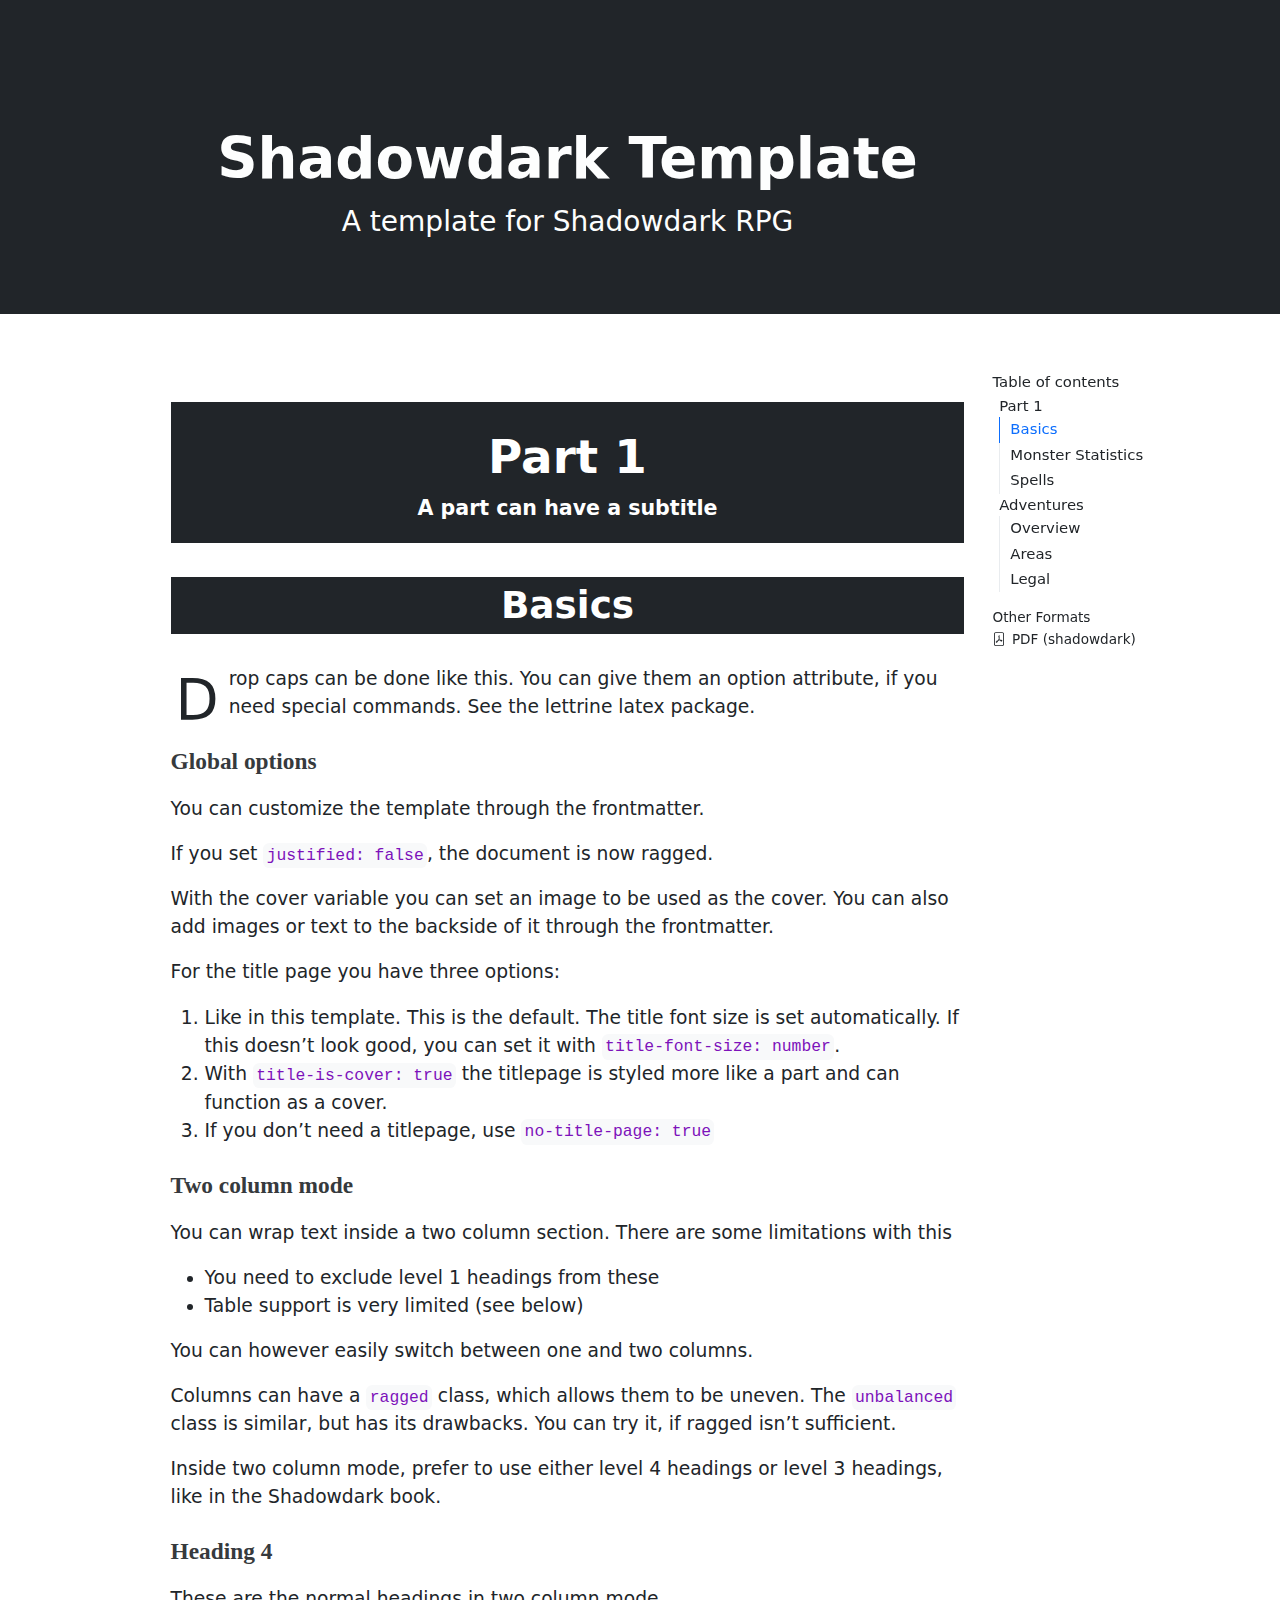
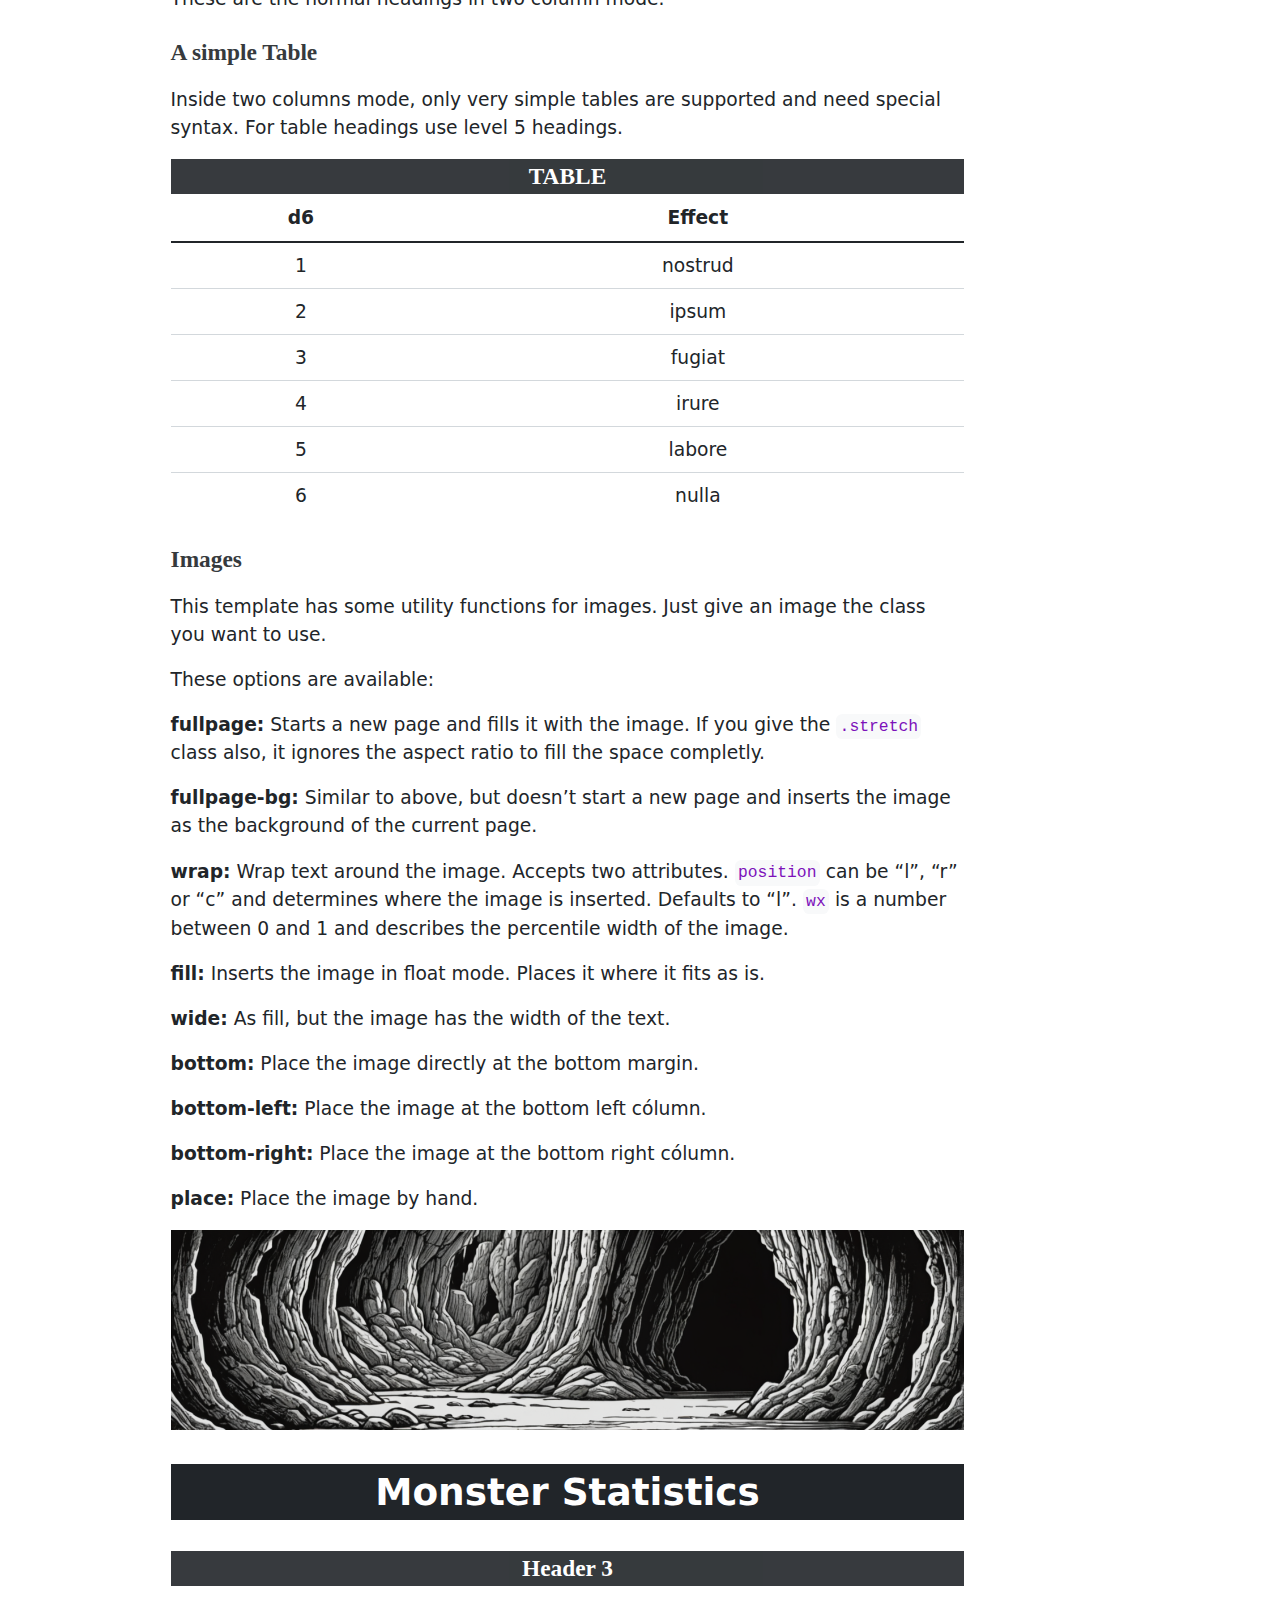
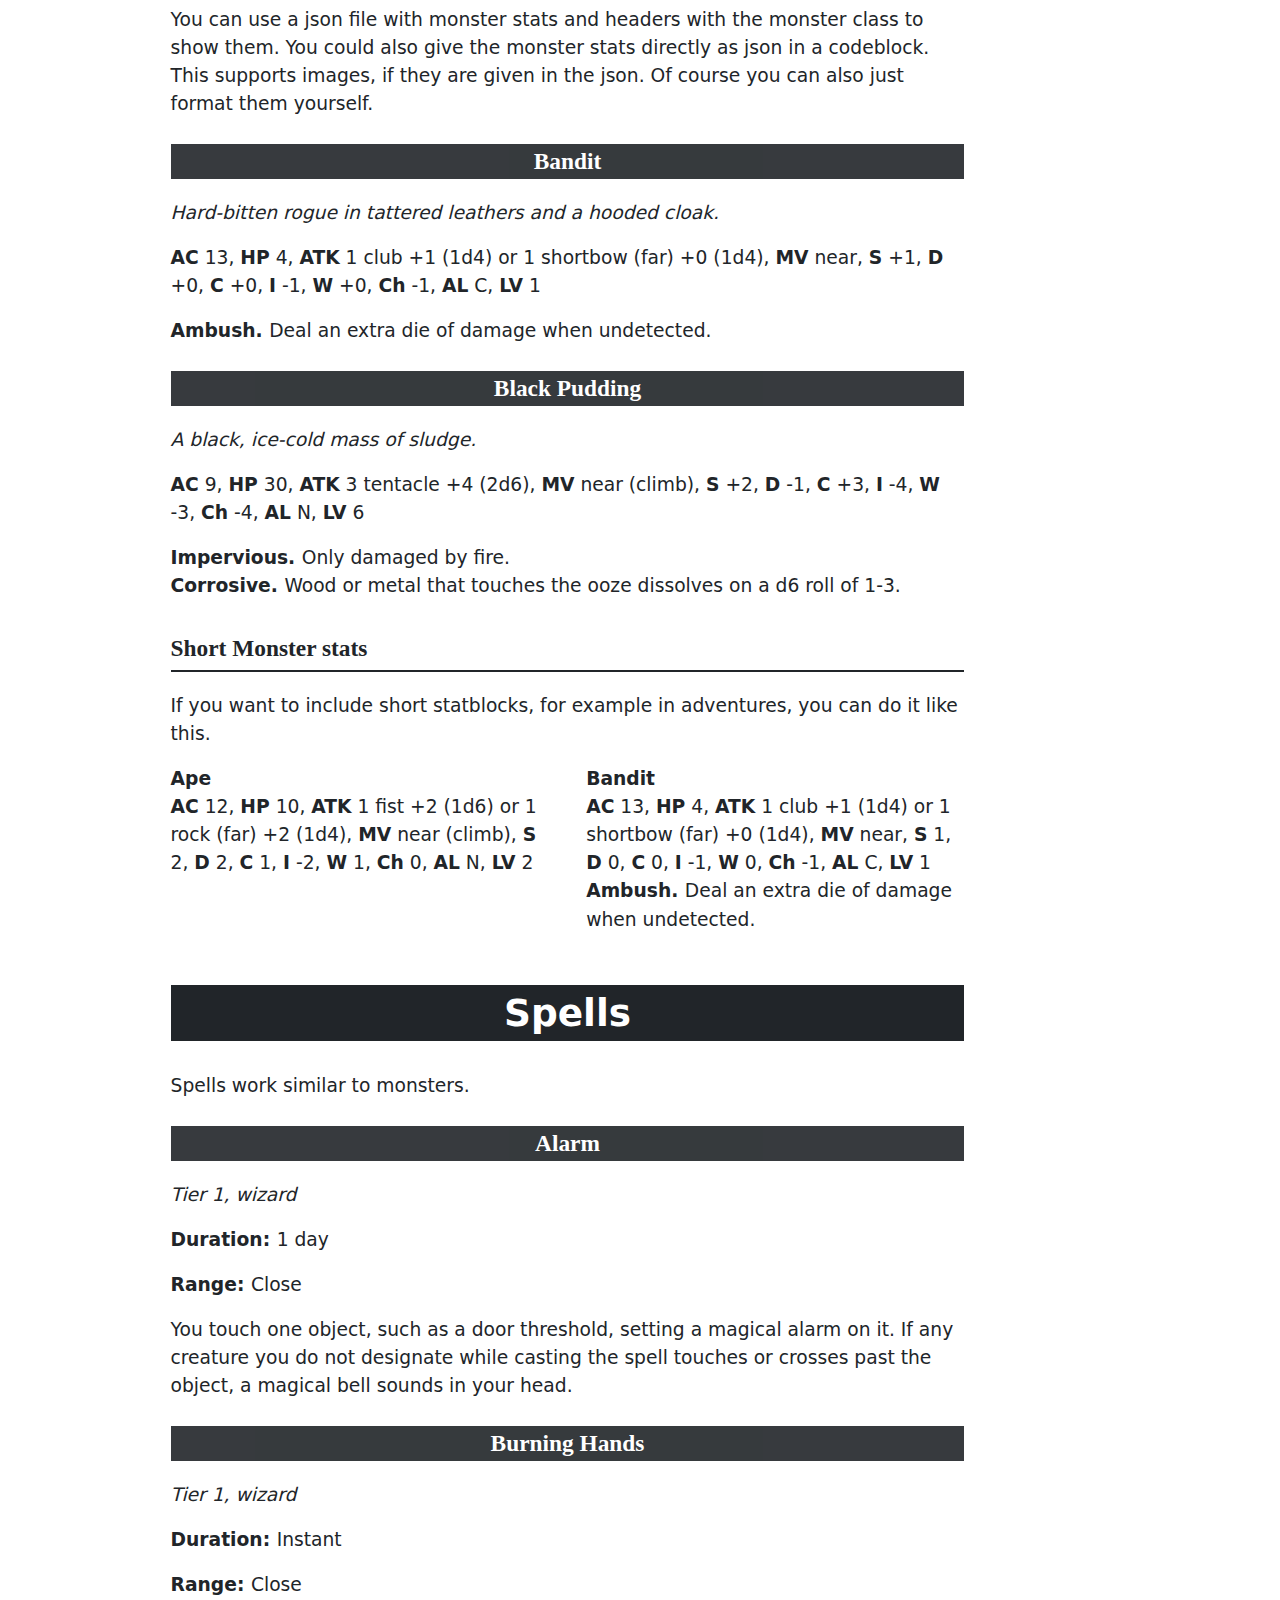
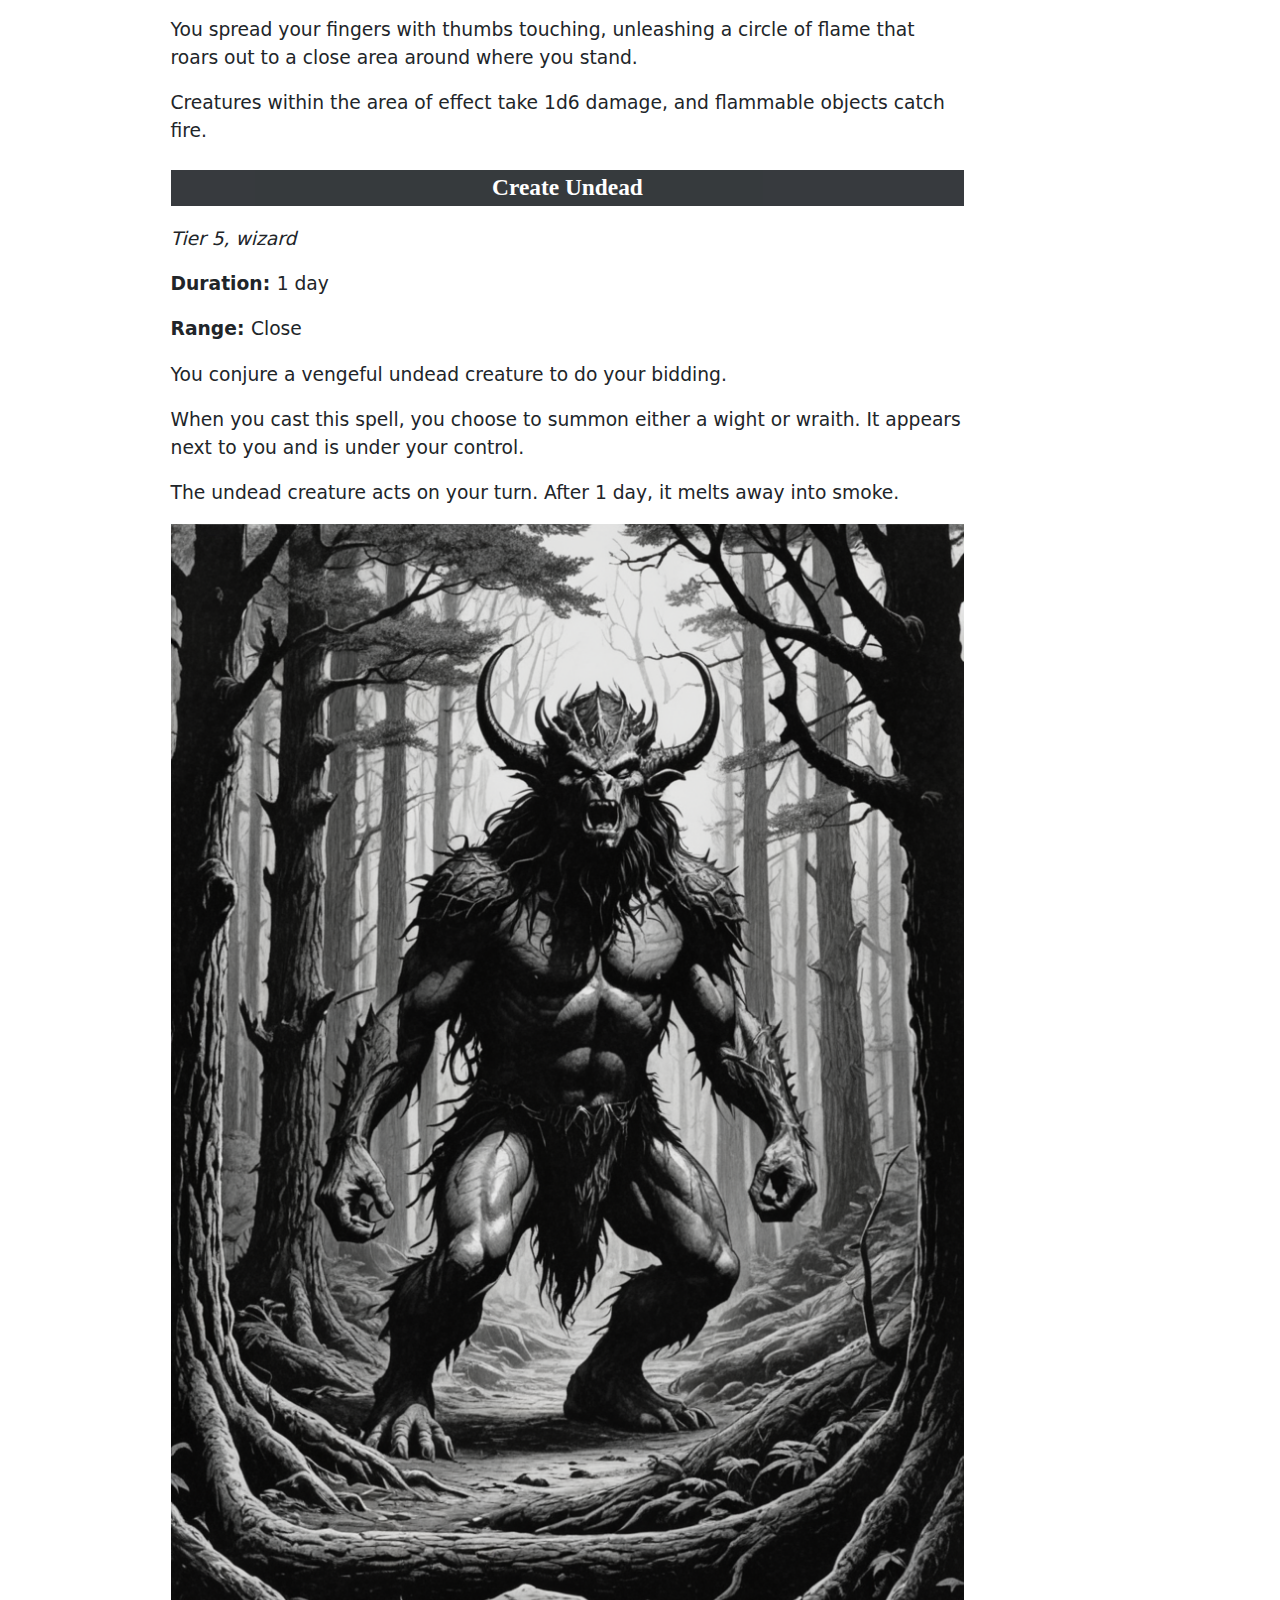
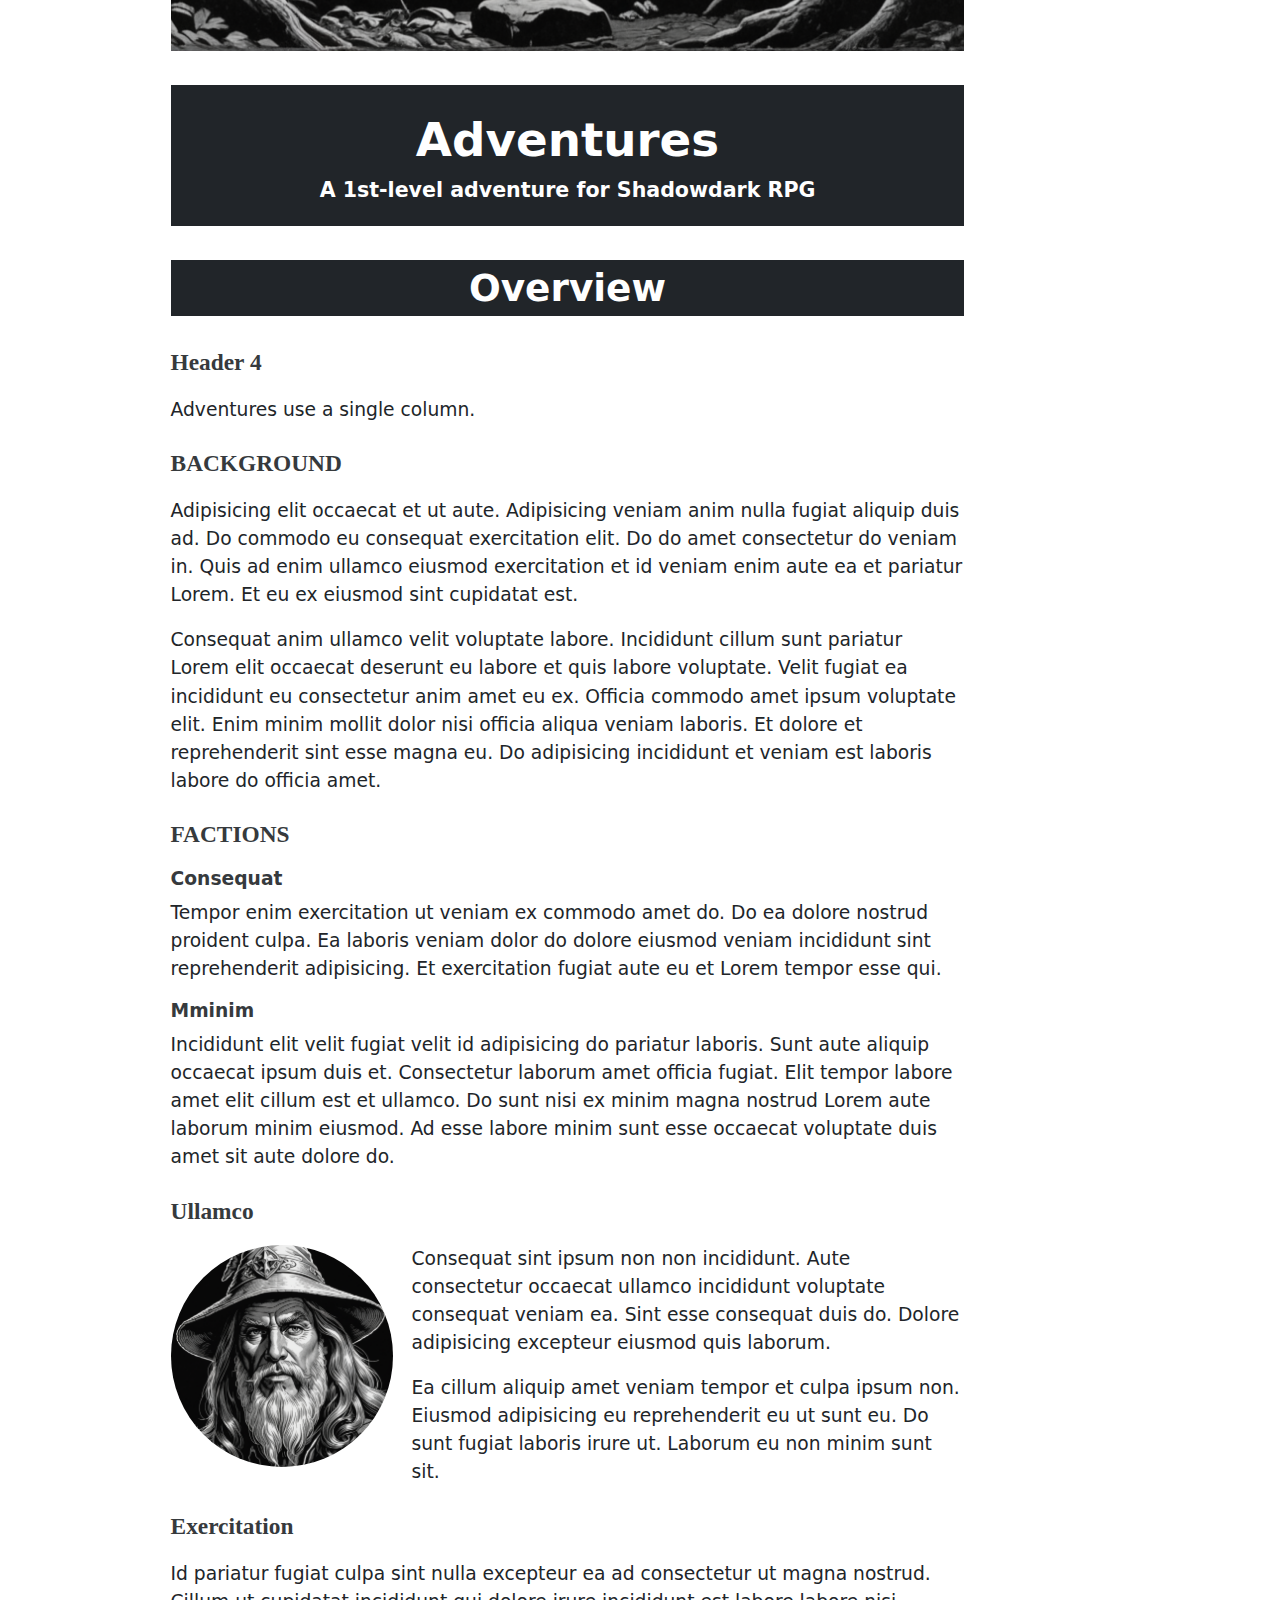
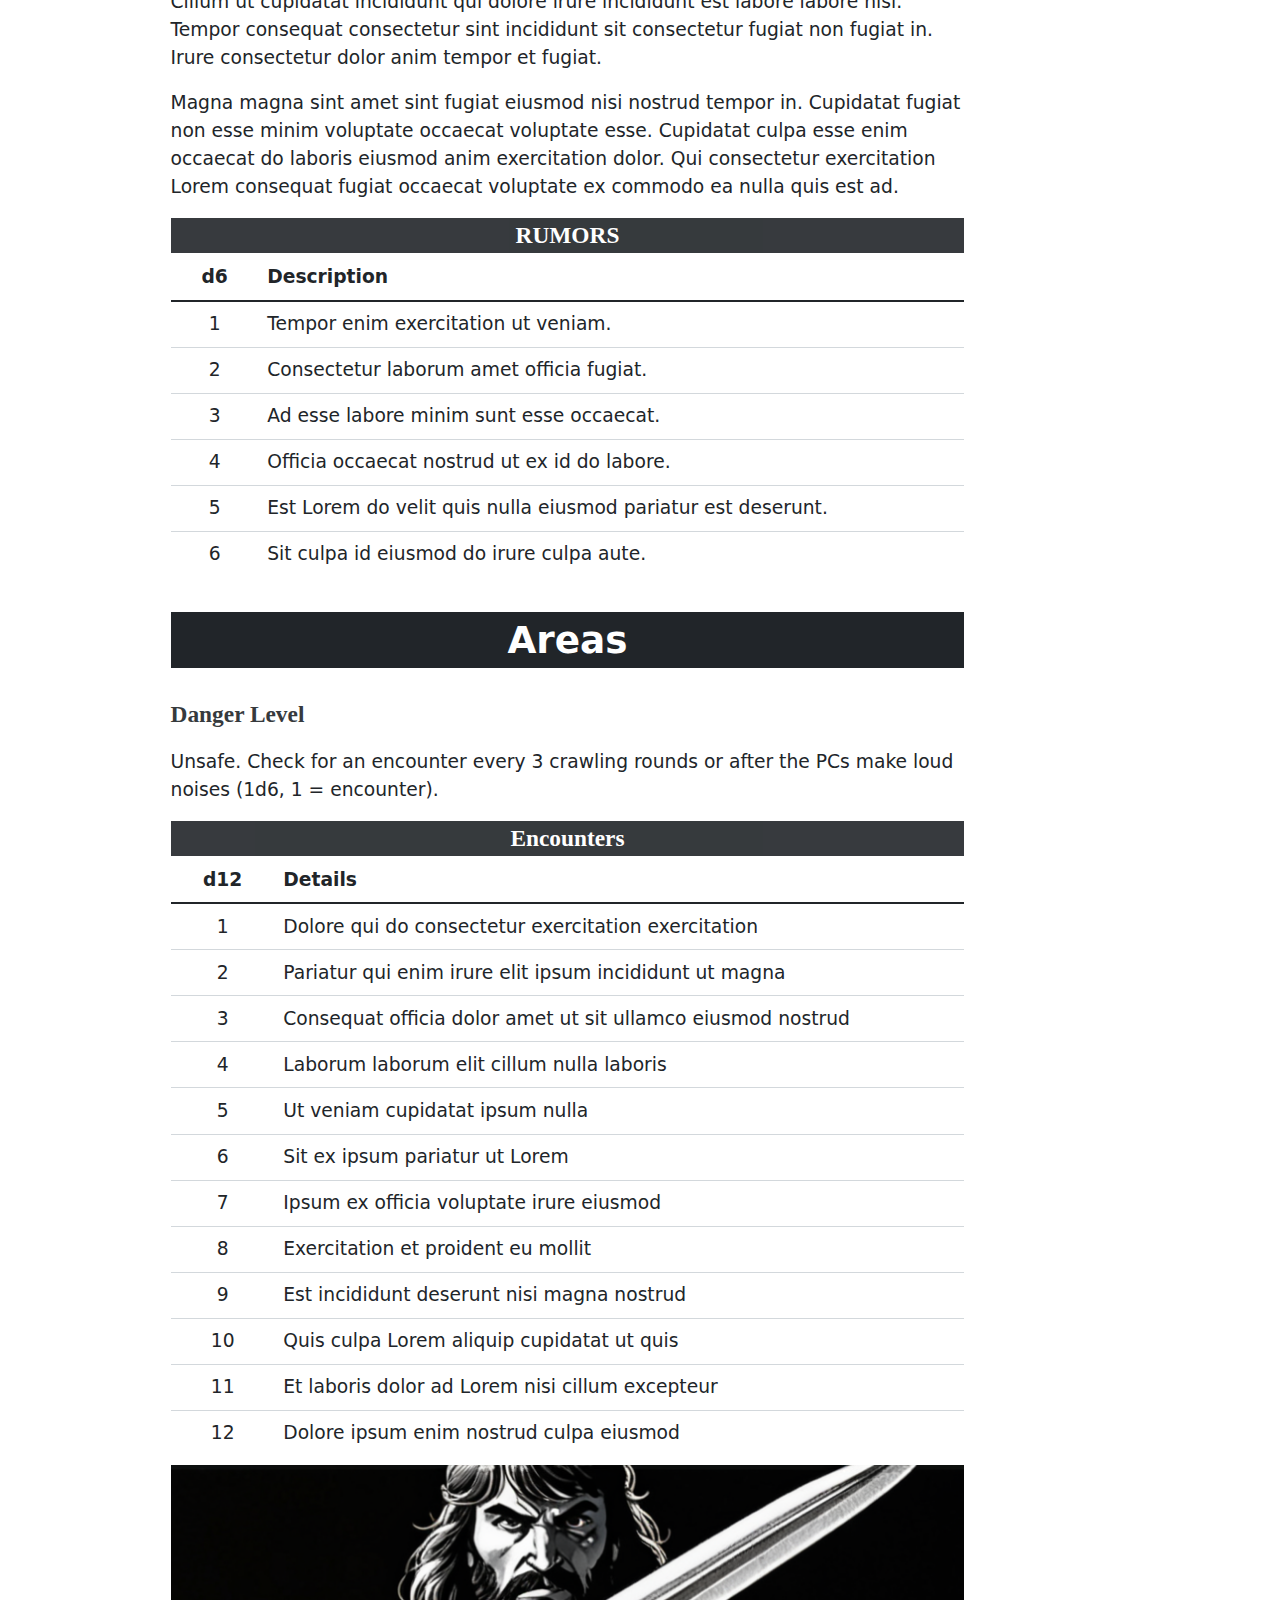
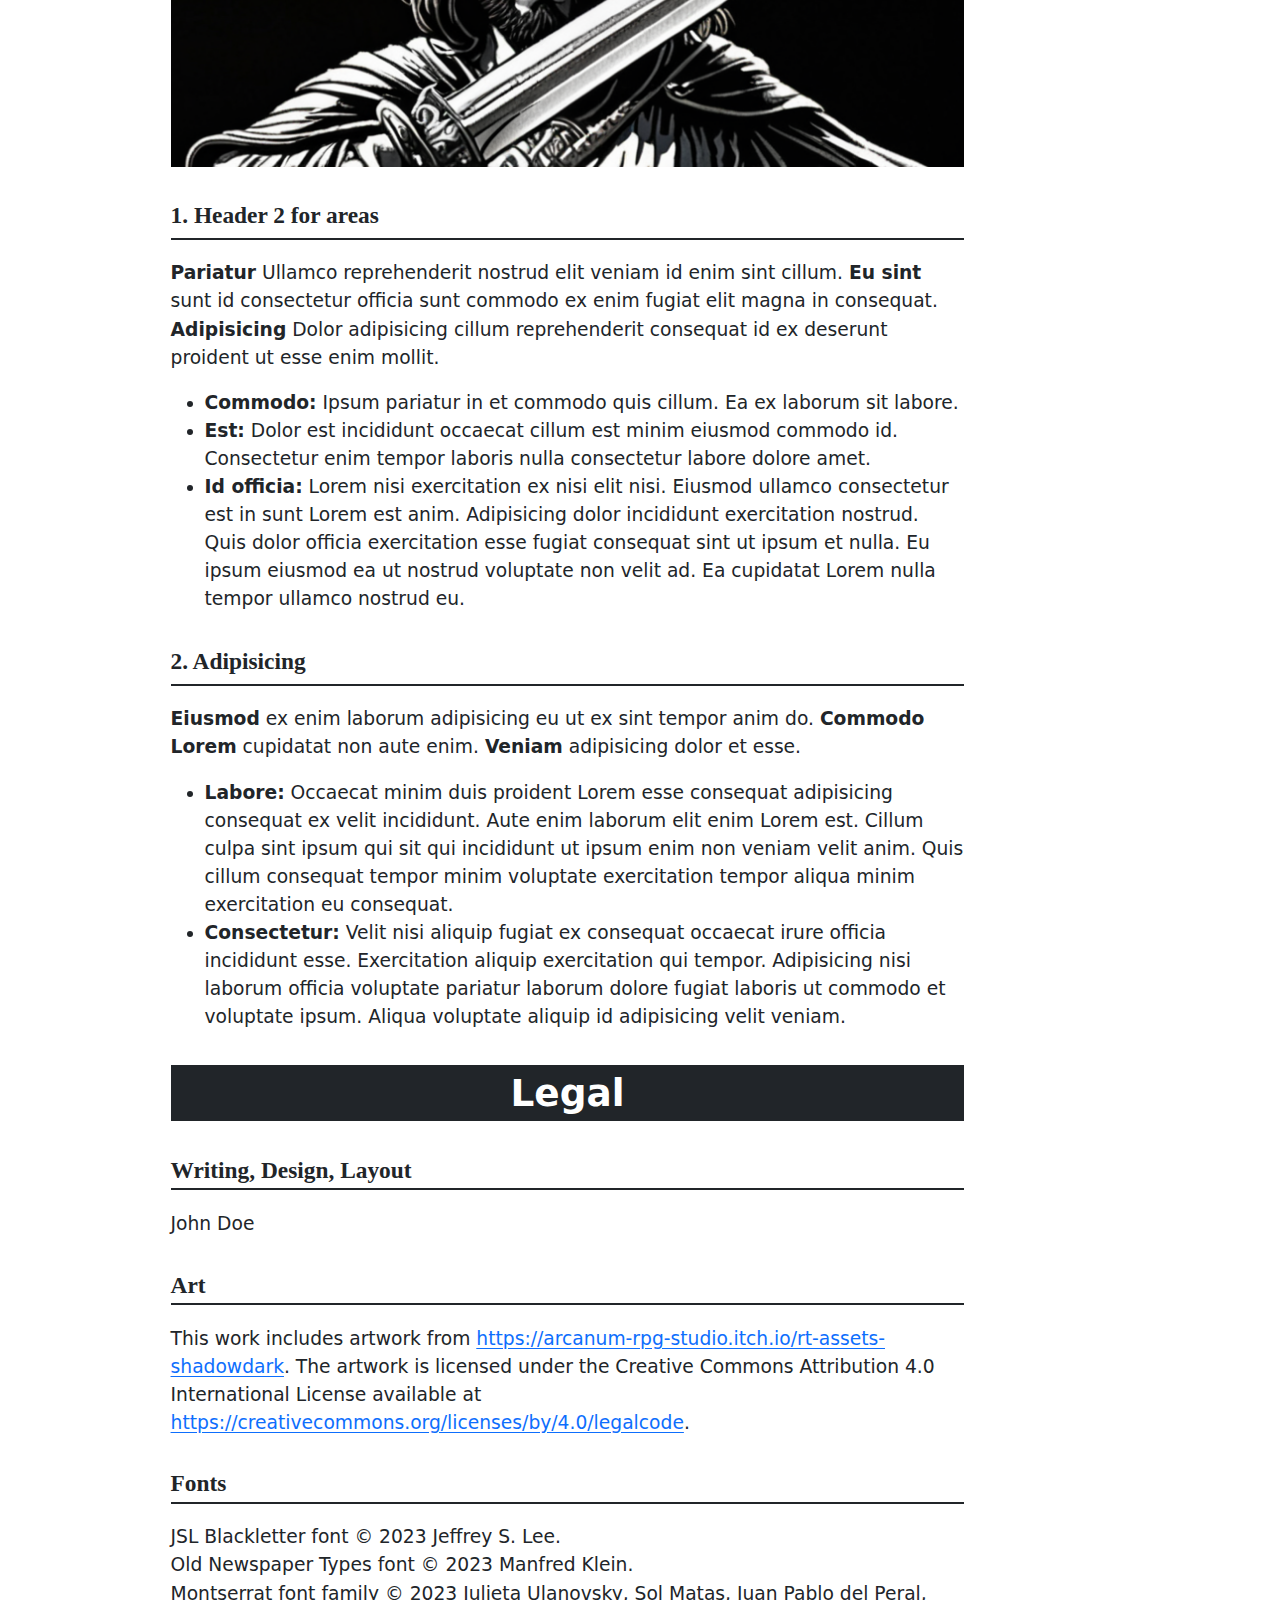
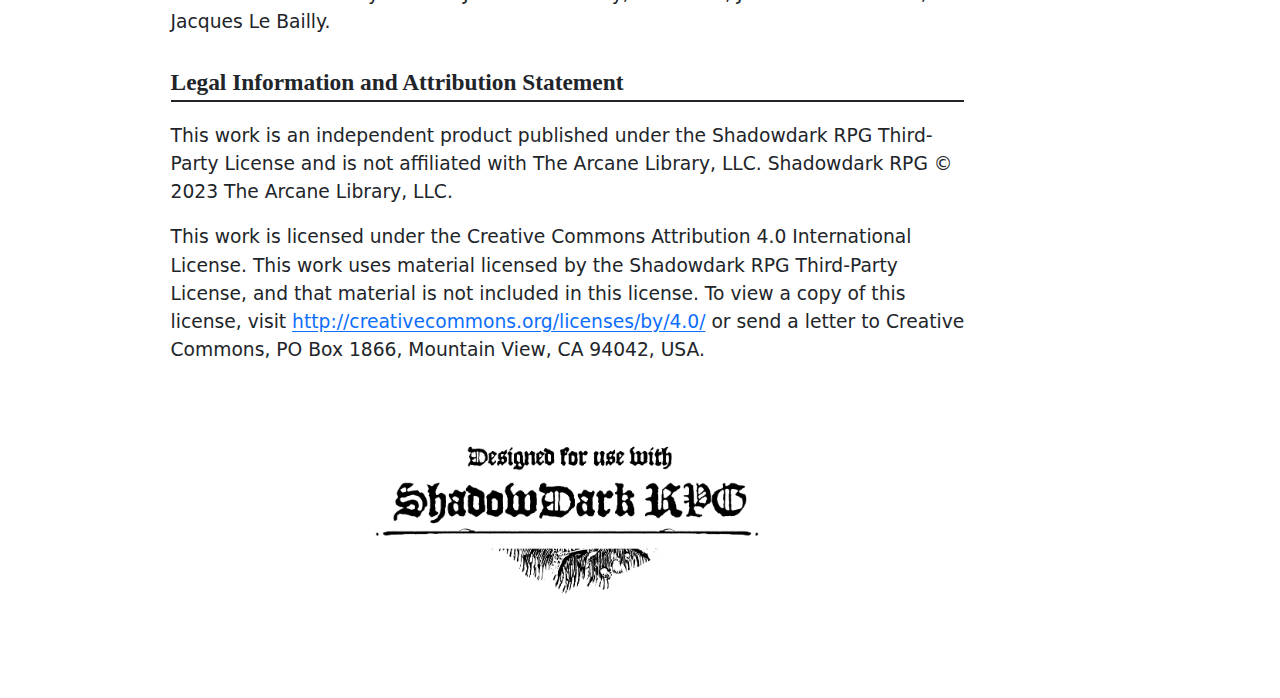
==== template.html @ 7d0e52b4 "Built site for gh-pages" ====
<!DOCTYPE html>
<html xmlns="http://www.w3.org/1999/xhtml" lang="en" xml:lang="en"><head>

<meta charset="utf-8">
<meta name="generator" content="quarto-1.5.57">

<meta name="viewport" content="width=device-width, initial-scale=1.0, user-scalable=yes">

<meta name="author" content="John Doe">

<title>Shadowdark Template</title>
<style>
code{white-space: pre-wrap;}
span.smallcaps{font-variant: small-caps;}
div.columns{display: flex; gap: min(4vw, 1.5em);}
div.column{flex: auto; overflow-x: auto;}
div.hanging-indent{margin-left: 1.5em; text-indent: -1.5em;}
ul.task-list{list-style: none;}
ul.task-list li input[type="checkbox"] {
  width: 0.8em;
  margin: 0 0.8em 0.2em -1em; /* quarto-specific, see https://github.com/quarto-dev/quarto-cli/issues/4556 */ 
  vertical-align: middle;
}
</style>


<script src="template_files/libs/clipboard/clipboard.min.js"></script>
<script src="template_files/libs/quarto-html/quarto.js"></script>
<script src="template_files/libs/quarto-html/popper.min.js"></script>
<script src="template_files/libs/quarto-html/tippy.umd.min.js"></script>
<link href="template_files/libs/quarto-html/tippy.css" rel="stylesheet">
<link href="template_files/libs/quarto-html/quarto-syntax-highlighting.css" rel="stylesheet" id="quarto-text-highlighting-styles">
<script src="template_files/libs/bootstrap/bootstrap.min.js"></script>
<link href="template_files/libs/bootstrap/bootstrap-icons.css" rel="stylesheet">
<link href="template_files/libs/bootstrap/bootstrap.min.css" rel="stylesheet" id="quarto-bootstrap" data-mode="light">
<link href="template_files/libs/quarto-contrib/shadowdark_fonts_hosted-0.0/fonts-import.css" rel="stylesheet">
<style>

      .quarto-title-block .quarto-title-banner {
        background: #212529;
      }
</style>


</head>

<body>

<header id="title-block-header" class="quarto-title-block default page-columns page-full">
  <div class="quarto-title-banner page-columns page-full">
    <div class="quarto-title column-body">
      <h1 class="title">Shadowdark Template</h1>
            <p class="subtitle lead">A template for Shadowdark RPG</p>
                      </div>
  </div>
    
  
  <div class="quarto-title-meta">

      <div>
      <div class="quarto-title-meta-heading">Author</div>
      <div class="quarto-title-meta-contents">
               <p>John Doe </p>
            </div>
    </div>
      
    
      
    </div>
    
  
  </header><div id="quarto-content" class="page-columns page-rows-contents page-layout-article">
<div id="quarto-margin-sidebar" class="sidebar margin-sidebar">
  <nav id="TOC" role="doc-toc" class="toc-active">
    <h2 id="toc-title">Table of contents</h2>
   
  <ul>
  <li>Part 1</li>
  <li><a href="#basics" id="toc-basics" class="nav-link active" data-scroll-target="#basics">Basics</a></li>
  <li><a href="#monster-statistics" id="toc-monster-statistics" class="nav-link" data-scroll-target="#monster-statistics">Monster Statistics</a>
  <ul class="collapse">
  <li><a href="#header-3" id="toc-header-3" class="nav-link" data-scroll-target="#header-3">Header 3</a></li>
  <li><a href="#bandit" id="toc-bandit" class="nav-link" data-scroll-target="#bandit">Bandit</a></li>
  <li><a href="#black-pudding" id="toc-black-pudding" class="nav-link" data-scroll-target="#black-pudding">Black Pudding</a></li>
  <li><a href="#short-monster-stats" id="toc-short-monster-stats" class="nav-link" data-scroll-target="#short-monster-stats">Short Monster stats</a></li>
  </ul></li>
  <li><a href="#spells" id="toc-spells" class="nav-link" data-scroll-target="#spells">Spells</a>
  <ul class="collapse">
  <li><a href="#alarm" id="toc-alarm" class="nav-link" data-scroll-target="#alarm">Alarm</a></li>
  <li><a href="#burning-hands" id="toc-burning-hands" class="nav-link" data-scroll-target="#burning-hands">Burning Hands</a></li>
  <li><a href="#create-undead" id="toc-create-undead" class="nav-link" data-scroll-target="#create-undead">Create Undead</a></li>
  </ul></li>
  <li>Adventures</li>
  <li><a href="#overview" id="toc-overview" class="nav-link" data-scroll-target="#overview">Overview</a></li>
  <li><a href="#areas" id="toc-areas" class="nav-link" data-scroll-target="#areas">Areas</a>
  <ul class="collapse">
  <li><a href="#header-2-for-areas" id="toc-header-2-for-areas" class="nav-link" data-scroll-target="#header-2-for-areas">1. Header 2 for areas</a></li>
  <li><a href="#adipisicing" id="toc-adipisicing" class="nav-link" data-scroll-target="#adipisicing">2. Adipisicing</a></li>
  </ul></li>
  <li><a href="#legal" id="toc-legal" class="nav-link" data-scroll-target="#legal">Legal</a></li>
  </ul>
<div class="quarto-alternate-formats"><h2>Other Formats</h2><ul><li><a href="template.pdf"><i class="bi bi-file-pdf"></i>PDF (shadowdark)</a></li></ul></div></nav>
</div>
<main class="content quarto-banner-title-block" id="quarto-document-content">





<section class="level1 part-block">
<h1>Part 1</h1>
<p><strong>A part can have a subtitle</strong></p>
</section>
<section id="basics" class="level1">
<h1>Basics</h1>
<p><span class="dropcap">D</span>rop caps can be done like this. You can give them an option attribute, if you need special commands. See the lettrine latex package.</p>
<section id="global-options" class="level4">
<h4 data-anchor-id="global-options">Global options</h4>
<p>You can customize the template through the frontmatter.</p>
<p>If you set <code>justified: false</code>, the document is now ragged.</p>
<p>With the cover variable you can set an image to be used as the cover. You can also add images or text to the backside of it through the frontmatter.</p>
<p>For the title page you have three options:</p>
<ol type="1">
<li>Like in this template. This is the default. The title font size is set automatically. If this doesn’t look good, you can set it with <code>title-font-size: number</code>.</li>
<li>With <code>title-is-cover: true</code> the titlepage is styled more like a part and can function as a cover.</li>
<li>If you don’t need a titlepage, use <code>no-title-page: true</code></li>
</ol>
</section>
<section id="two-column-mode" class="level4">
<h4 data-anchor-id="two-column-mode">Two column mode</h4>
<p>You can wrap text inside a two column section. There are some limitations with this</p>
<ul>
<li>You need to exclude level 1 headings from these</li>
<li>Table support is very limited (see below)</li>
</ul>
<p>You can however easily switch between one and two columns.</p>
<p>Columns can have a <code>ragged</code> class, which allows them to be uneven. The <code>unbalanced</code> class is similar, but has its drawbacks. You can try it, if ragged isn’t sufficient.</p>
<p>Inside two column mode, prefer to use either level 4 headings or level 3 headings, like in the Shadowdark book.</p>
</section>
<section id="heading-4" class="level4">
<h4 data-anchor-id="heading-4">Heading 4</h4>
<p>These are the normal headings in two column mode.</p>
</section>
<section id="a-simple-table" class="level4">
<h4 data-anchor-id="a-simple-table">A simple Table</h4>
<p>Inside two columns mode, only very simple tables are supported and need special syntax. For table headings use level 5 headings.</p>
<section id="table" class="level5">
<h5 data-anchor-id="table">TABLE</h5>
<table class="caption-top table">
<thead>
<tr class="header">
<th style="text-align: center;">d6</th>
<th style="text-align: center;">Effect</th>
</tr>
</thead>
<tbody>
<tr class="odd">
<td style="text-align: center;">1</td>
<td style="text-align: center;">nostrud</td>
</tr>
<tr class="even">
<td style="text-align: center;">2</td>
<td style="text-align: center;">ipsum</td>
</tr>
<tr class="odd">
<td style="text-align: center;">3</td>
<td style="text-align: center;">fugiat</td>
</tr>
<tr class="even">
<td style="text-align: center;">4</td>
<td style="text-align: center;">irure</td>
</tr>
<tr class="odd">
<td style="text-align: center;">5</td>
<td style="text-align: center;">labore</td>
</tr>
<tr class="even">
<td style="text-align: center;">6</td>
<td style="text-align: center;">nulla</td>
</tr>
</tbody>
</table>
</section>
</section>
<section id="images" class="level4">
<h4 data-anchor-id="images">Images</h4>
<p>This template has some utility functions for images. Just give an image the class you want to use.</p>
<p>These options are available:</p>
<p><strong>fullpage:</strong> Starts a new page and fills it with the image. If you give the <code>.stretch</code> class also, it ignores the aspect ratio to fill the space completly.</p>
<p><strong>fullpage-bg:</strong> Similar to above, but doesn’t start a new page and inserts the image as the background of the current page.</p>
<p><strong>wrap:</strong> Wrap text around the image. Accepts two attributes. <code>position</code> can be “l”, “r” or “c” and determines where the image is inserted. Defaults to “l”. <code>wx</code> is a number between 0 and 1 and describes the percentile width of the image.</p>
<p><strong>fill:</strong> Inserts the image in float mode. Places it where it fits as is.</p>
<p><strong>wide:</strong> As fill, but the image has the width of the text.</p>
<p><strong>bottom:</strong> Place the image directly at the bottom margin.</p>
<p><strong>bottom-left:</strong> Place the image at the bottom left cólumn.</p>
<p><strong>bottom-right:</strong> Place the image at the bottom right cólumn.</p>
<p><strong>place:</strong> Place the image by hand.</p>
<p><img src="assets/images/cave_small.png" class="bottom img-fluid"></p>
</section>
</section>
<section id="monster-statistics" class="level1">
<h1>Monster Statistics</h1>
<section id="header-3" class="level3">
<h3 data-anchor-id="header-3">Header 3</h3>
<p>You can use a json file with monster stats and headers with the monster class to show them. You could also give the monster stats directly as json in a codeblock. This supports images, if they are given in the json. Of course you can also just format them yourself.</p>
</section>
<section id="bandit" class="level3 monster">
<h3 class="monster" data-anchor-id="bandit">Bandit</h3>
<p><em>Hard-bitten rogue in tattered leathers and a hooded cloak.</em></p>
<p><strong>AC</strong> 13, <strong>HP</strong> 4, <strong>ATK</strong> 1 club +1 (1d4) or 1 shortbow (far) +0 (1d4), <strong>MV</strong> near, <strong>S</strong> +1, <strong>D</strong> +0, <strong>C</strong> +0, <strong>I</strong> -1, <strong>W</strong> +0, <strong>Ch</strong> -1, <strong>AL</strong> C, <strong>LV</strong> 1</p>
<p><strong>Ambush. </strong>Deal an extra die of damage when undetected.</p>
</section>
<section id="black-pudding" class="level3">
<h3 data-anchor-id="black-pudding">Black Pudding</h3>
<p><em>A black, ice-cold mass of sludge.</em></p>
<p><strong>AC</strong> 9, <strong>HP</strong> 30, <strong>ATK</strong> 3 tentacle +4 (2d6), <strong>MV</strong> near (climb), <strong>S</strong> +2, <strong>D</strong> -1, <strong>C</strong> +3, <strong>I</strong> -4, <strong>W</strong> -3, <strong>Ch</strong> -4, <strong>AL</strong> N, <strong>LV</strong> 6</p>
<p><strong>Impervious. </strong>Only damaged by fire.<br>
<strong>Corrosive. </strong>Wood or metal that touches the ooze dissolves on a d6 roll of 1-3.</p>
</section>
<section id="short-monster-stats" class="level2">
<h2 data-anchor-id="short-monster-stats">Short Monster stats</h2>
<p>If you want to include short statblocks, for example in adventures, you can do it like this.</p>
<div class="columns ragged html">
<div class="column">
<strong>Ape</strong>
<p><strong>AC</strong> 12, <strong>HP</strong> 10, <strong>ATK</strong> 1 fist +2 (1d6) or 1 rock (far) +2 (1d4), <strong>MV</strong> near (climb), <strong>S</strong> 2, <strong>D</strong> 2, <strong>C</strong> 1, <strong>I</strong> -2, <strong>W</strong> 1, <strong>Ch</strong> 0, <strong>AL</strong> N, <strong>LV</strong> 2<br>
</p>
</div><div class="column">
<strong>Bandit</strong>
<p><strong>AC</strong> 13, <strong>HP</strong> 4, <strong>ATK</strong> 1 club +1 (1d4) or 1 shortbow (far) +0 (1d4), <strong>MV</strong> near, <strong>S</strong> 1, <strong>D</strong> 0, <strong>C</strong> 0, <strong>I</strong> -1, <strong>W</strong> 0, <strong>Ch</strong> -1, <strong>AL</strong> C, <strong>LV</strong> 1<br>
<strong>Ambush. </strong>Deal an extra die of damage when undetected.</p>
</div>
</div>
</section>
</section>
<section id="spells" class="level1">
<h1>Spells</h1>
<p>Spells work similar to monsters.</p>
<section id="alarm" class="level3 spell">
<h3 class="spell" data-anchor-id="alarm">Alarm</h3>
<p><em>Tier 1, wizard</em></p>
<p><strong>Duration: </strong>1 day</p>
<p><strong>Range: </strong>Close</p>
<p>You touch one object, such as a door threshold, setting a magical alarm on it. If any creature you do not designate while casting the spell touches or crosses past the object, a magical bell sounds in your head.</p>
</section>
<section id="burning-hands" class="level3">
<h3 data-anchor-id="burning-hands">Burning Hands</h3>
<p><em>Tier 1, wizard</em></p>
<p><strong>Duration: </strong>Instant</p>
<p><strong>Range: </strong>Close</p>
<p>You spread your fingers with thumbs touching, unleashing a circle of flame that roars out to a close area around where you stand.</p>
<p>Creatures within the area of effect take 1d6 damage, and flammable objects catch fire.</p>
</section>
<section id="create-undead" class="level3 spell">
<h3 class="spell" data-anchor-id="create-undead">Create Undead</h3>
<p><em>Tier 5, wizard</em></p>
<p><strong>Duration: </strong>1 day</p>
<p><strong>Range: </strong>Close</p>
<p>You conjure a vengeful undead creature to do your bidding.</p>
<p>When you cast this spell, you choose to summon either a wight or wraith. It appears next to you and is under your control.</p>
<p>The undead creature acts on your turn. After 1 day, it melts away into smoke.</p>
<p><img src="assets/images/monster_page.png" class="fullpage img-fluid" style="width:100.0%"></p>
</section>
</section>
<section class="level1 part-block">
<h1>Adventures</h1>
<p><strong>A 1st-level adventure for Shadowdark RPG</strong></p>
</section>
<section id="overview" class="level1">
<h1>Overview</h1>
<section id="header-4" class="level4">
<h4 data-anchor-id="header-4">Header 4</h4>
<p>Adventures use a single column.</p>
</section>
<section id="background" class="level4">
<h4 data-anchor-id="background">BACKGROUND</h4>
<p>Adipisicing elit occaecat et ut aute. Adipisicing veniam anim nulla fugiat aliquip duis ad. Do commodo eu consequat exercitation elit. Do do amet consectetur do veniam in. Quis ad enim ullamco eiusmod exercitation et id veniam enim aute ea et pariatur Lorem. Et eu ex eiusmod sint cupidatat est.</p>
<p>Consequat anim ullamco velit voluptate labore. Incididunt cillum sunt pariatur Lorem elit occaecat deserunt eu labore et quis labore voluptate. Velit fugiat ea incididunt eu consectetur anim amet eu ex. Officia commodo amet ipsum voluptate elit. Enim minim mollit dolor nisi officia aliqua veniam laboris. Et dolore et reprehenderit sint esse magna eu. Do adipisicing incididunt et veniam est laboris labore do officia amet.</p>
</section>
<section id="factions" class="level4">
<h4 data-anchor-id="factions">FACTIONS</h4>
<section id="consequat" class="level6">
<h6 data-anchor-id="consequat">Consequat</h6>
<p>Tempor enim exercitation ut veniam ex commodo amet do. Do ea dolore nostrud proident culpa. Ea laboris veniam dolor do dolore eiusmod veniam incididunt sint reprehenderit adipisicing. Et exercitation fugiat aute eu et Lorem tempor esse qui.</p>
</section>
<section id="mminim" class="level6">
<h6 data-anchor-id="mminim">Mminim</h6>
<p>Incididunt elit velit fugiat velit id adipisicing do pariatur laboris. Sunt aute aliquip occaecat ipsum duis et. Consectetur laborum amet officia fugiat. Elit tempor labore amet elit cillum est et ullamco. Do sunt nisi ex minim magna nostrud Lorem aute laborum minim eiusmod. Ad esse labore minim sunt esse occaecat voluptate duis amet sit aute dolore do.</p>
</section>
</section>
<section id="ullamco" class="level4">
<h4 data-anchor-id="ullamco">Ullamco</h4>
<p></p><div style="position: relative; z-index: 2; aspect-ratio : 1 / 1; overflow: hidden; border-radius: 50%; width: 28.0%; float:left; margin-right: 1em;"><img src="assets/images/wizard.png" alt="" style="width: 100%;"></div><p></p>
<p>Consequat sint ipsum non non incididunt. Aute consectetur occaecat ullamco incididunt voluptate consequat veniam ea. Sint esse consequat duis do. Dolore adipisicing excepteur eiusmod quis laborum.</p>
<p>Ea cillum aliquip amet veniam tempor et culpa ipsum non. Eiusmod adipisicing eu reprehenderit eu ut sunt eu. Do sunt fugiat laboris irure ut. Laborum eu non minim sunt sit.</p>
</section>
<section id="exercitation" class="level4">
<h4 data-anchor-id="exercitation">Exercitation</h4>
<p>Id pariatur fugiat culpa sint nulla excepteur ea ad consectetur ut magna nostrud. Cillum ut cupidatat incididunt qui dolore irure incididunt est labore labore nisi. Tempor consequat consectetur sint incididunt sit consectetur fugiat non fugiat in. Irure consectetur dolor anim tempor et fugiat.</p>
<p>Magna magna sint amet sint fugiat eiusmod nisi nostrud tempor in. Cupidatat fugiat non esse minim voluptate occaecat voluptate esse. Cupidatat culpa esse enim occaecat do laboris eiusmod anim exercitation dolor. Qui consectetur exercitation Lorem consequat fugiat occaecat voluptate ex commodo ea nulla quis est ad.</p>
<section id="rumors" class="level5">
<h5 data-anchor-id="rumors">RUMORS</h5>
<table class="caption-top table">
<colgroup>
<col style="width: 11%">
<col style="width: 88%">
</colgroup>
<thead>
<tr class="header">
<th style="text-align: center;"><strong>d6</strong></th>
<th style="text-align: left;"><strong>Description</strong></th>
</tr>
</thead>
<tbody>
<tr class="odd">
<td style="text-align: center;">1</td>
<td style="text-align: left;">Tempor enim exercitation ut veniam.</td>
</tr>
<tr class="even">
<td style="text-align: center;">2</td>
<td style="text-align: left;">Consectetur laborum amet officia fugiat.</td>
</tr>
<tr class="odd">
<td style="text-align: center;">3</td>
<td style="text-align: left;">Ad esse labore minim sunt esse occaecat.</td>
</tr>
<tr class="even">
<td style="text-align: center;">4</td>
<td style="text-align: left;">Officia occaecat nostrud ut ex id do labore.</td>
</tr>
<tr class="odd">
<td style="text-align: center;">5</td>
<td style="text-align: left;">Est Lorem do velit quis nulla eiusmod pariatur est deserunt.</td>
</tr>
<tr class="even">
<td style="text-align: center;">6</td>
<td style="text-align: left;">Sit culpa id eiusmod do irure culpa aute.</td>
</tr>
</tbody>
</table>
</section>
</section>
</section>
<section id="areas" class="level1">
<h1>Areas</h1>
<section id="danger-level" class="level4">
<h4 data-anchor-id="danger-level">Danger Level</h4>
<p>Unsafe. Check for an encounter every 3 crawling rounds or after the PCs make loud noises (1d6, 1 = encounter).</p>
<section id="encounters" class="level5">
<h5 data-anchor-id="encounters">Encounters</h5>
<table class="caption-top table">
<colgroup>
<col style="width: 13%">
<col style="width: 86%">
</colgroup>
<thead>
<tr class="header">
<th style="text-align: center;"><strong>d12</strong></th>
<th style="text-align: left;"><strong>Details</strong></th>
</tr>
</thead>
<tbody>
<tr class="odd">
<td style="text-align: center;">1</td>
<td style="text-align: left;">Dolore qui do consectetur exercitation exercitation</td>
</tr>
<tr class="even">
<td style="text-align: center;">2</td>
<td style="text-align: left;">Pariatur qui enim irure elit ipsum incididunt ut magna</td>
</tr>
<tr class="odd">
<td style="text-align: center;">3</td>
<td style="text-align: left;">Consequat officia dolor amet ut sit ullamco eiusmod nostrud</td>
</tr>
<tr class="even">
<td style="text-align: center;">4</td>
<td style="text-align: left;">Laborum laborum elit cillum nulla laboris</td>
</tr>
<tr class="odd">
<td style="text-align: center;">5</td>
<td style="text-align: left;">Ut veniam cupidatat ipsum nulla</td>
</tr>
<tr class="even">
<td style="text-align: center;">6</td>
<td style="text-align: left;">Sit ex ipsum pariatur ut Lorem</td>
</tr>
<tr class="odd">
<td style="text-align: center;">7</td>
<td style="text-align: left;">Ipsum ex officia voluptate irure eiusmod</td>
</tr>
<tr class="even">
<td style="text-align: center;">8</td>
<td style="text-align: left;">Exercitation et proident eu mollit</td>
</tr>
<tr class="odd">
<td style="text-align: center;">9</td>
<td style="text-align: left;">Est incididunt deserunt nisi magna nostrud</td>
</tr>
<tr class="even">
<td style="text-align: center;">10</td>
<td style="text-align: left;">Quis culpa Lorem aliquip cupidatat ut quis</td>
</tr>
<tr class="odd">
<td style="text-align: center;">11</td>
<td style="text-align: left;">Et laboris dolor ad Lorem nisi cillum excepteur</td>
</tr>
<tr class="even">
<td style="text-align: center;">12</td>
<td style="text-align: left;">Dolore ipsum enim nostrud culpa eiusmod</td>
</tr>
</tbody>
</table>
<p><img src="assets/images/sword_small.png" class="wide img-fluid" style="width:100.0%"></p>
</section>
</section>
<section id="header-2-for-areas" class="level2">
<h2 data-anchor-id="header-2-for-areas">1. Header 2 for areas</h2>
<p><strong>Pariatur</strong> Ullamco reprehenderit nostrud elit veniam id enim sint cillum. <strong>Eu sint</strong> sunt id consectetur officia sunt commodo ex enim fugiat elit magna in consequat. <strong>Adipisicing</strong> Dolor adipisicing cillum reprehenderit consequat id ex deserunt proident ut esse enim mollit.</p>
<ul>
<li><strong>Commodo:</strong> Ipsum pariatur in et commodo quis cillum. Ea ex laborum sit labore.</li>
<li><strong>Est:</strong> Dolor est incididunt occaecat cillum est minim eiusmod commodo id. Consectetur enim tempor laboris nulla consectetur labore dolore amet.</li>
<li><strong>Id officia:</strong> Lorem nisi exercitation ex nisi elit nisi. Eiusmod ullamco consectetur est in sunt Lorem est anim. Adipisicing dolor incididunt exercitation nostrud. Quis dolor officia exercitation esse fugiat consequat sint ut ipsum et nulla. Eu ipsum eiusmod ea ut nostrud voluptate non velit ad. Ea cupidatat Lorem nulla tempor ullamco nostrud eu.</li>
</ul>
</section>
<section id="adipisicing" class="level2">
<h2 data-anchor-id="adipisicing">2. Adipisicing</h2>
<p><strong>Eiusmod</strong> ex enim laborum adipisicing eu ut ex sint tempor anim do. <strong>Commodo Lorem</strong> cupidatat non aute enim. <strong>Veniam</strong> adipisicing dolor et esse.</p>
<ul>
<li><strong>Labore:</strong> Occaecat minim duis proident Lorem esse consequat adipisicing consequat ex velit incididunt. Aute enim laborum elit enim Lorem est. Cillum culpa sint ipsum qui sit qui incididunt ut ipsum enim non veniam velit anim. Quis cillum consequat tempor minim voluptate exercitation tempor aliqua minim exercitation eu consequat.</li>
<li><strong>Consectetur:</strong> Velit nisi aliquip fugiat ex consequat occaecat irure officia incididunt esse. Exercitation aliquip exercitation qui tempor. Adipisicing nisi laborum officia voluptate pariatur laborum dolore fugiat laboris ut commodo et voluptate ipsum. Aliqua voluptate aliquip id adipisicing velit veniam.</li>
</ul>
</section>
</section>
<section id="legal" class="level1 legal">
<h1 class="legal">Legal</h1>
<div class="legal-header">
Writing, Design, Layout
</div>
John Doe
<div class="legal-header">
Art
</div>
<p>This work includes artwork from <a href="https://arcanum-rpg-studio.itch.io/rt-assets-shadowdark">https://arcanum-rpg-studio.itch.io/rt-assets-shadowdark</a>. The artwork is licensed under the Creative Commons Attribution 4.0 International License available at <a href="https://creativecommons.org/licenses/by/4.0/legalcode">https://creativecommons.org/licenses/by/4.0/legalcode</a>.</p>
<div class="legal-header">
Fonts
</div>
<p>JSL Blackletter font © 2023 Jeffrey S. Lee.<br>
Old Newspaper Types font © 2023 Manfred Klein.<br>
Montserrat font family © 2023 Julieta Ulanovsky, Sol Matas, Juan Pablo del Peral, Jacques Le Bailly.</p>
<div class="legal-header">
Legal Information and Attribution Statement
</div>
<p>This work is an independent product published under the Shadowdark RPG Third-Party License and is not affiliated with The Arcane Library, LLC. Shadowdark RPG © 2023 The Arcane Library, LLC.</p>
<p>This work is licensed under the Creative Commons Attribution 4.0 International License. This work uses material licensed by the Shadowdark RPG Third-Party License, and that material is not included in this license. To view a copy of this license, visit <a href="http://creativecommons.org/licenses/by/4.0/">http://creativecommons.org/licenses/by/4.0/</a> or send a letter to Creative Commons, PO Box 1866, Mountain View, CA 94042, USA.</p>
<p><img src="_extensions/shadowdark/assets/Third Party Shadowdark Logo Black.png" class="img-fluid" style="max-width: 400px; margin-top: 3em;"></p>
</section>

</main>
<!-- /main column -->
<script id="quarto-html-after-body" type="application/javascript">
window.document.addEventListener("DOMContentLoaded", function (event) {
  const toggleBodyColorMode = (bsSheetEl) => {
    const mode = bsSheetEl.getAttribute("data-mode");
    const bodyEl = window.document.querySelector("body");
    if (mode === "dark") {
      bodyEl.classList.add("quarto-dark");
      bodyEl.classList.remove("quarto-light");
    } else {
      bodyEl.classList.add("quarto-light");
      bodyEl.classList.remove("quarto-dark");
    }
  }
  const toggleBodyColorPrimary = () => {
    const bsSheetEl = window.document.querySelector("link#quarto-bootstrap");
    if (bsSheetEl) {
      toggleBodyColorMode(bsSheetEl);
    }
  }
  toggleBodyColorPrimary();  
  const isCodeAnnotation = (el) => {
    for (const clz of el.classList) {
      if (clz.startsWith('code-annotation-')) {                     
        return true;
      }
    }
    return false;
  }
  const onCopySuccess = function(e) {
    // button target
    const button = e.trigger;
    // don't keep focus
    button.blur();
    // flash "checked"
    button.classList.add('code-copy-button-checked');
    var currentTitle = button.getAttribute("title");
    button.setAttribute("title", "Copied!");
    let tooltip;
    if (window.bootstrap) {
      button.setAttribute("data-bs-toggle", "tooltip");
      button.setAttribute("data-bs-placement", "left");
      button.setAttribute("data-bs-title", "Copied!");
      tooltip = new bootstrap.Tooltip(button, 
        { trigger: "manual", 
          customClass: "code-copy-button-tooltip",
          offset: [0, -8]});
      tooltip.show();    
    }
    setTimeout(function() {
      if (tooltip) {
        tooltip.hide();
        button.removeAttribute("data-bs-title");
        button.removeAttribute("data-bs-toggle");
        button.removeAttribute("data-bs-placement");
      }
      button.setAttribute("title", currentTitle);
      button.classList.remove('code-copy-button-checked');
    }, 1000);
    // clear code selection
    e.clearSelection();
  }
  const getTextToCopy = function(trigger) {
      const codeEl = trigger.previousElementSibling.cloneNode(true);
      for (const childEl of codeEl.children) {
        if (isCodeAnnotation(childEl)) {
          childEl.remove();
        }
      }
      return codeEl.innerText;
  }
  const clipboard = new window.ClipboardJS('.code-copy-button:not([data-in-quarto-modal])', {
    text: getTextToCopy
  });
  clipboard.on('success', onCopySuccess);
  if (window.document.getElementById('quarto-embedded-source-code-modal')) {
    // For code content inside modals, clipBoardJS needs to be initialized with a container option
    // TODO: Check when it could be a function (https://github.com/zenorocha/clipboard.js/issues/860)
    const clipboardModal = new window.ClipboardJS('.code-copy-button[data-in-quarto-modal]', {
      text: getTextToCopy,
      container: window.document.getElementById('quarto-embedded-source-code-modal')
    });
    clipboardModal.on('success', onCopySuccess);
  }
    var localhostRegex = new RegExp(/^(?:http|https):\/\/localhost\:?[0-9]*\//);
    var mailtoRegex = new RegExp(/^mailto:/);
      var filterRegex = new RegExp('/' + window.location.host + '/');
    var isInternal = (href) => {
        return filterRegex.test(href) || localhostRegex.test(href) || mailtoRegex.test(href);
    }
    // Inspect non-navigation links and adorn them if external
 	var links = window.document.querySelectorAll('a[href]:not(.nav-link):not(.navbar-brand):not(.toc-action):not(.sidebar-link):not(.sidebar-item-toggle):not(.pagination-link):not(.no-external):not([aria-hidden]):not(.dropdown-item):not(.quarto-navigation-tool):not(.about-link)');
    for (var i=0; i<links.length; i++) {
      const link = links[i];
      if (!isInternal(link.href)) {
        // undo the damage that might have been done by quarto-nav.js in the case of
        // links that we want to consider external
        if (link.dataset.originalHref !== undefined) {
          link.href = link.dataset.originalHref;
        }
      }
    }
  function tippyHover(el, contentFn, onTriggerFn, onUntriggerFn) {
    const config = {
      allowHTML: true,
      maxWidth: 500,
      delay: 100,
      arrow: false,
      appendTo: function(el) {
          return el.parentElement;
      },
      interactive: true,
      interactiveBorder: 10,
      theme: 'quarto',
      placement: 'bottom-start',
    };
    if (contentFn) {
      config.content = contentFn;
    }
    if (onTriggerFn) {
      config.onTrigger = onTriggerFn;
    }
    if (onUntriggerFn) {
      config.onUntrigger = onUntriggerFn;
    }
    window.tippy(el, config); 
  }
  const noterefs = window.document.querySelectorAll('a[role="doc-noteref"]');
  for (var i=0; i<noterefs.length; i++) {
    const ref = noterefs[i];
    tippyHover(ref, function() {
      // use id or data attribute instead here
      let href = ref.getAttribute('data-footnote-href') || ref.getAttribute('href');
      try { href = new URL(href).hash; } catch {}
      const id = href.replace(/^#\/?/, "");
      const note = window.document.getElementById(id);
      if (note) {
        return note.innerHTML;
      } else {
        return "";
      }
    });
  }
  const xrefs = window.document.querySelectorAll('a.quarto-xref');
  const processXRef = (id, note) => {
    // Strip column container classes
    const stripColumnClz = (el) => {
      el.classList.remove("page-full", "page-columns");
      if (el.children) {
        for (const child of el.children) {
          stripColumnClz(child);
        }
      }
    }
    stripColumnClz(note)
    if (id === null || id.startsWith('sec-')) {
      // Special case sections, only their first couple elements
      const container = document.createElement("div");
      if (note.children && note.children.length > 2) {
        container.appendChild(note.children[0].cloneNode(true));
        for (let i = 1; i < note.children.length; i++) {
          const child = note.children[i];
          if (child.tagName === "P" && child.innerText === "") {
            continue;
          } else {
            container.appendChild(child.cloneNode(true));
            break;
          }
        }
        if (window.Quarto?.typesetMath) {
          window.Quarto.typesetMath(container);
        }
        return container.innerHTML
      } else {
        if (window.Quarto?.typesetMath) {
          window.Quarto.typesetMath(note);
        }
        return note.innerHTML;
      }
    } else {
      // Remove any anchor links if they are present
      const anchorLink = note.querySelector('a.anchorjs-link');
      if (anchorLink) {
        anchorLink.remove();
      }
      if (window.Quarto?.typesetMath) {
        window.Quarto.typesetMath(note);
      }
      // TODO in 1.5, we should make sure this works without a callout special case
      if (note.classList.contains("callout")) {
        return note.outerHTML;
      } else {
        return note.innerHTML;
      }
    }
  }
  for (var i=0; i<xrefs.length; i++) {
    const xref = xrefs[i];
    tippyHover(xref, undefined, function(instance) {
      instance.disable();
      let url = xref.getAttribute('href');
      let hash = undefined; 
      if (url.startsWith('#')) {
        hash = url;
      } else {
        try { hash = new URL(url).hash; } catch {}
      }
      if (hash) {
        const id = hash.replace(/^#\/?/, "");
        const note = window.document.getElementById(id);
        if (note !== null) {
          try {
            const html = processXRef(id, note.cloneNode(true));
            instance.setContent(html);
          } finally {
            instance.enable();
            instance.show();
          }
        } else {
          // See if we can fetch this
          fetch(url.split('#')[0])
          .then(res => res.text())
          .then(html => {
            const parser = new DOMParser();
            const htmlDoc = parser.parseFromString(html, "text/html");
            const note = htmlDoc.getElementById(id);
            if (note !== null) {
              const html = processXRef(id, note);
              instance.setContent(html);
            } 
          }).finally(() => {
            instance.enable();
            instance.show();
          });
        }
      } else {
        // See if we can fetch a full url (with no hash to target)
        // This is a special case and we should probably do some content thinning / targeting
        fetch(url)
        .then(res => res.text())
        .then(html => {
          const parser = new DOMParser();
          const htmlDoc = parser.parseFromString(html, "text/html");
          const note = htmlDoc.querySelector('main.content');
          if (note !== null) {
            // This should only happen for chapter cross references
            // (since there is no id in the URL)
            // remove the first header
            if (note.children.length > 0 && note.children[0].tagName === "HEADER") {
              note.children[0].remove();
            }
            const html = processXRef(null, note);
            instance.setContent(html);
          } 
        }).finally(() => {
          instance.enable();
          instance.show();
        });
      }
    }, function(instance) {
    });
  }
      let selectedAnnoteEl;
      const selectorForAnnotation = ( cell, annotation) => {
        let cellAttr = 'data-code-cell="' + cell + '"';
        let lineAttr = 'data-code-annotation="' +  annotation + '"';
        const selector = 'span[' + cellAttr + '][' + lineAttr + ']';
        return selector;
      }
      const selectCodeLines = (annoteEl) => {
        const doc = window.document;
        const targetCell = annoteEl.getAttribute("data-target-cell");
        const targetAnnotation = annoteEl.getAttribute("data-target-annotation");
        const annoteSpan = window.document.querySelector(selectorForAnnotation(targetCell, targetAnnotation));
        const lines = annoteSpan.getAttribute("data-code-lines").split(",");
        const lineIds = lines.map((line) => {
          return targetCell + "-" + line;
        })
        let top = null;
        let height = null;
        let parent = null;
        if (lineIds.length > 0) {
            //compute the position of the single el (top and bottom and make a div)
            const el = window.document.getElementById(lineIds[0]);
            top = el.offsetTop;
            height = el.offsetHeight;
            parent = el.parentElement.parentElement;
          if (lineIds.length > 1) {
            const lastEl = window.document.getElementById(lineIds[lineIds.length - 1]);
            const bottom = lastEl.offsetTop + lastEl.offsetHeight;
            height = bottom - top;
          }
          if (top !== null && height !== null && parent !== null) {
            // cook up a div (if necessary) and position it 
            let div = window.document.getElementById("code-annotation-line-highlight");
            if (div === null) {
              div = window.document.createElement("div");
              div.setAttribute("id", "code-annotation-line-highlight");
              div.style.position = 'absolute';
              parent.appendChild(div);
            }
            div.style.top = top - 2 + "px";
            div.style.height = height + 4 + "px";
            div.style.left = 0;
            let gutterDiv = window.document.getElementById("code-annotation-line-highlight-gutter");
            if (gutterDiv === null) {
              gutterDiv = window.document.createElement("div");
              gutterDiv.setAttribute("id", "code-annotation-line-highlight-gutter");
              gutterDiv.style.position = 'absolute';
              const codeCell = window.document.getElementById(targetCell);
              const gutter = codeCell.querySelector('.code-annotation-gutter');
              gutter.appendChild(gutterDiv);
            }
            gutterDiv.style.top = top - 2 + "px";
            gutterDiv.style.height = height + 4 + "px";
          }
          selectedAnnoteEl = annoteEl;
        }
      };
      const unselectCodeLines = () => {
        const elementsIds = ["code-annotation-line-highlight", "code-annotation-line-highlight-gutter"];
        elementsIds.forEach((elId) => {
          const div = window.document.getElementById(elId);
          if (div) {
            div.remove();
          }
        });
        selectedAnnoteEl = undefined;
      };
        // Handle positioning of the toggle
    window.addEventListener(
      "resize",
      throttle(() => {
        elRect = undefined;
        if (selectedAnnoteEl) {
          selectCodeLines(selectedAnnoteEl);
        }
      }, 10)
    );
    function throttle(fn, ms) {
    let throttle = false;
    let timer;
      return (...args) => {
        if(!throttle) { // first call gets through
            fn.apply(this, args);
            throttle = true;
        } else { // all the others get throttled
            if(timer) clearTimeout(timer); // cancel #2
            timer = setTimeout(() => {
              fn.apply(this, args);
              timer = throttle = false;
            }, ms);
        }
      };
    }
      // Attach click handler to the DT
      const annoteDls = window.document.querySelectorAll('dt[data-target-cell]');
      for (const annoteDlNode of annoteDls) {
        annoteDlNode.addEventListener('click', (event) => {
          const clickedEl = event.target;
          if (clickedEl !== selectedAnnoteEl) {
            unselectCodeLines();
            const activeEl = window.document.querySelector('dt[data-target-cell].code-annotation-active');
            if (activeEl) {
              activeEl.classList.remove('code-annotation-active');
            }
            selectCodeLines(clickedEl);
            clickedEl.classList.add('code-annotation-active');
          } else {
            // Unselect the line
            unselectCodeLines();
            clickedEl.classList.remove('code-annotation-active');
          }
        });
      }
  const findCites = (el) => {
    const parentEl = el.parentElement;
    if (parentEl) {
      const cites = parentEl.dataset.cites;
      if (cites) {
        return {
          el,
          cites: cites.split(' ')
        };
      } else {
        return findCites(el.parentElement)
      }
    } else {
      return undefined;
    }
  };
  var bibliorefs = window.document.querySelectorAll('a[role="doc-biblioref"]');
  for (var i=0; i<bibliorefs.length; i++) {
    const ref = bibliorefs[i];
    const citeInfo = findCites(ref);
    if (citeInfo) {
      tippyHover(citeInfo.el, function() {
        var popup = window.document.createElement('div');
        citeInfo.cites.forEach(function(cite) {
          var citeDiv = window.document.createElement('div');
          citeDiv.classList.add('hanging-indent');
          citeDiv.classList.add('csl-entry');
          var biblioDiv = window.document.getElementById('ref-' + cite);
          if (biblioDiv) {
            citeDiv.innerHTML = biblioDiv.innerHTML;
          }
          popup.appendChild(citeDiv);
        });
        return popup.innerHTML;
      });
    }
  }
});
</script>
</div> <!-- /content -->




</body></html>
---- template_files/libs/quarto-html/tippy.css ----
.tippy-box[data-animation=fade][data-state=hidden]{opacity:0}[data-tippy-root]{max-width:calc(100vw - 10px)}.tippy-box{position:relative;background-color:#333;color:#fff;border-radius:4px;font-size:14px;line-height:1.4;white-space:normal;outline:0;transition-property:transform,visibility,opacity}.tippy-box[data-placement^=top]>.tippy-arrow{bottom:0}.tippy-box[data-placement^=top]>.tippy-arrow:before{bottom:-7px;left:0;border-width:8px 8px 0;border-top-color:initial;transform-origin:center top}.tippy-box[data-placement^=bottom]>.tippy-arrow{top:0}.tippy-box[data-placement^=bottom]>.tippy-arrow:before{top:-7px;left:0;border-width:0 8px 8px;border-bottom-color:initial;transform-origin:center bottom}.tippy-box[data-placement^=left]>.tippy-arrow{right:0}.tippy-box[data-placement^=left]>.tippy-arrow:before{border-width:8px 0 8px 8px;border-left-color:initial;right:-7px;transform-origin:center left}.tippy-box[data-placement^=right]>.tippy-arrow{left:0}.tippy-box[data-placement^=right]>.tippy-arrow:before{left:-7px;border-width:8px 8px 8px 0;border-right-color:initial;transform-origin:center right}.tippy-box[data-inertia][data-state=visible]{transition-timing-function:cubic-bezier(.54,1.5,.38,1.11)}.tippy-arrow{width:16px;height:16px;color:#333}.tippy-arrow:before{content:"";position:absolute;border-color:transparent;border-style:solid}.tippy-content{position:relative;padding:5px 9px;z-index:1}
---- template_files/libs/quarto-html/quarto-syntax-highlighting.css ----
/* quarto syntax highlight colors */
:root {
  --quarto-hl-ot-color: #003B4F;
  --quarto-hl-at-color: #657422;
  --quarto-hl-ss-color: #20794D;
  --quarto-hl-an-color: #5E5E5E;
  --quarto-hl-fu-color: #4758AB;
  --quarto-hl-st-color: #20794D;
  --quarto-hl-cf-color: #003B4F;
  --quarto-hl-op-color: #5E5E5E;
  --quarto-hl-er-color: #AD0000;
  --quarto-hl-bn-color: #AD0000;
  --quarto-hl-al-color: #AD0000;
  --quarto-hl-va-color: #111111;
  --quarto-hl-bu-color: inherit;
  --quarto-hl-ex-color: inherit;
  --quarto-hl-pp-color: #AD0000;
  --quarto-hl-in-color: #5E5E5E;
  --quarto-hl-vs-color: #20794D;
  --quarto-hl-wa-color: #5E5E5E;
  --quarto-hl-do-color: #5E5E5E;
  --quarto-hl-im-color: #00769E;
  --quarto-hl-ch-color: #20794D;
  --quarto-hl-dt-color: #AD0000;
  --quarto-hl-fl-color: #AD0000;
  --quarto-hl-co-color: #5E5E5E;
  --quarto-hl-cv-color: #5E5E5E;
  --quarto-hl-cn-color: #8f5902;
  --quarto-hl-sc-color: #5E5E5E;
  --quarto-hl-dv-color: #AD0000;
  --quarto-hl-kw-color: #003B4F;
}

/* other quarto variables */
:root {
  --quarto-font-monospace: SFMono-Regular, Menlo, Monaco, Consolas, "Liberation Mono", "Courier New", monospace;
}

pre > code.sourceCode > span {
  color: #003B4F;
}

code span {
  color: #003B4F;
}

code.sourceCode > span {
  color: #003B4F;
}

div.sourceCode,
div.sourceCode pre.sourceCode {
  color: #003B4F;
}

code span.ot {
  color: #003B4F;
  font-style: inherit;
}

code span.at {
  color: #657422;
  font-style: inherit;
}

code span.ss {
  color: #20794D;
  font-style: inherit;
}

code span.an {
  color: #5E5E5E;
  font-style: inherit;
}

code span.fu {
  color: #4758AB;
  font-style: inherit;
}

code span.st {
  color: #20794D;
  font-style: inherit;
}

code span.cf {
  color: #003B4F;
  font-weight: bold;
  font-style: inherit;
}

code span.op {
  color: #5E5E5E;
  font-style: inherit;
}

code span.er {
  color: #AD0000;
  font-style: inherit;
}

code span.bn {
  color: #AD0000;
  font-style: inherit;
}

code span.al {
  color: #AD0000;
  font-style: inherit;
}

code span.va {
  color: #111111;
  font-style: inherit;
}

code span.bu {
  font-style: inherit;
}

code span.ex {
  font-style: inherit;
}

code span.pp {
  color: #AD0000;
  font-style: inherit;
}

code span.in {
  color: #5E5E5E;
  font-style: inherit;
}

code span.vs {
  color: #20794D;
  font-style: inherit;
}

code span.wa {
  color: #5E5E5E;
  font-style: italic;
}

code span.do {
  color: #5E5E5E;
  font-style: italic;
}

code span.im {
  color: #00769E;
  font-style: inherit;
}

code span.ch {
  color: #20794D;
  font-style: inherit;
}

code span.dt {
  color: #AD0000;
  font-style: inherit;
}

code span.fl {
  color: #AD0000;
  font-style: inherit;
}

code span.co {
  color: #5E5E5E;
  font-style: inherit;
}

code span.cv {
  color: #5E5E5E;
  font-style: italic;
}

code span.cn {
  color: #8f5902;
  font-style: inherit;
}

code span.sc {
  color: #5E5E5E;
  font-style: inherit;
}

code span.dv {
  color: #AD0000;
  font-style: inherit;
}

code span.kw {
  color: #003B4F;
  font-weight: bold;
  font-style: inherit;
}

.prevent-inlining {
  content: "</";
}

/*# sourceMappingURL=debc5d5d77c3f9108843748ff7464032.css.map */
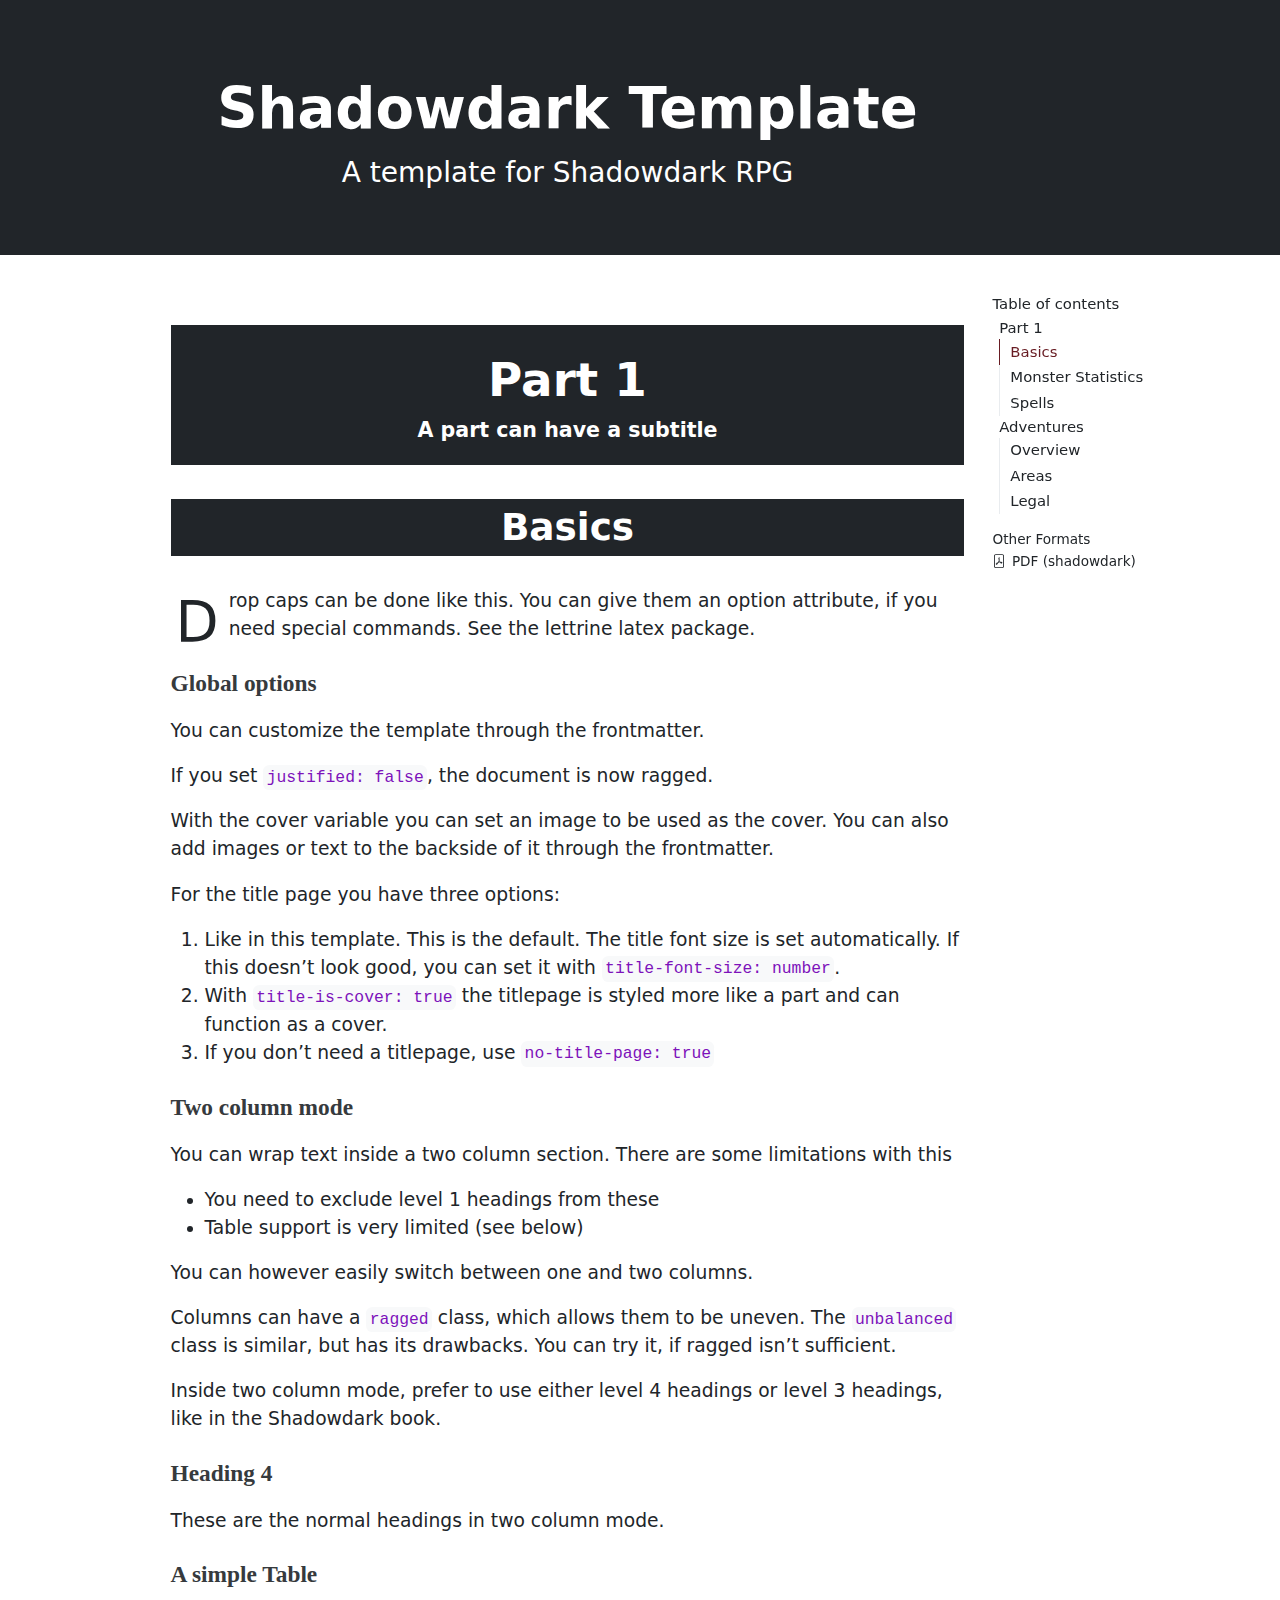
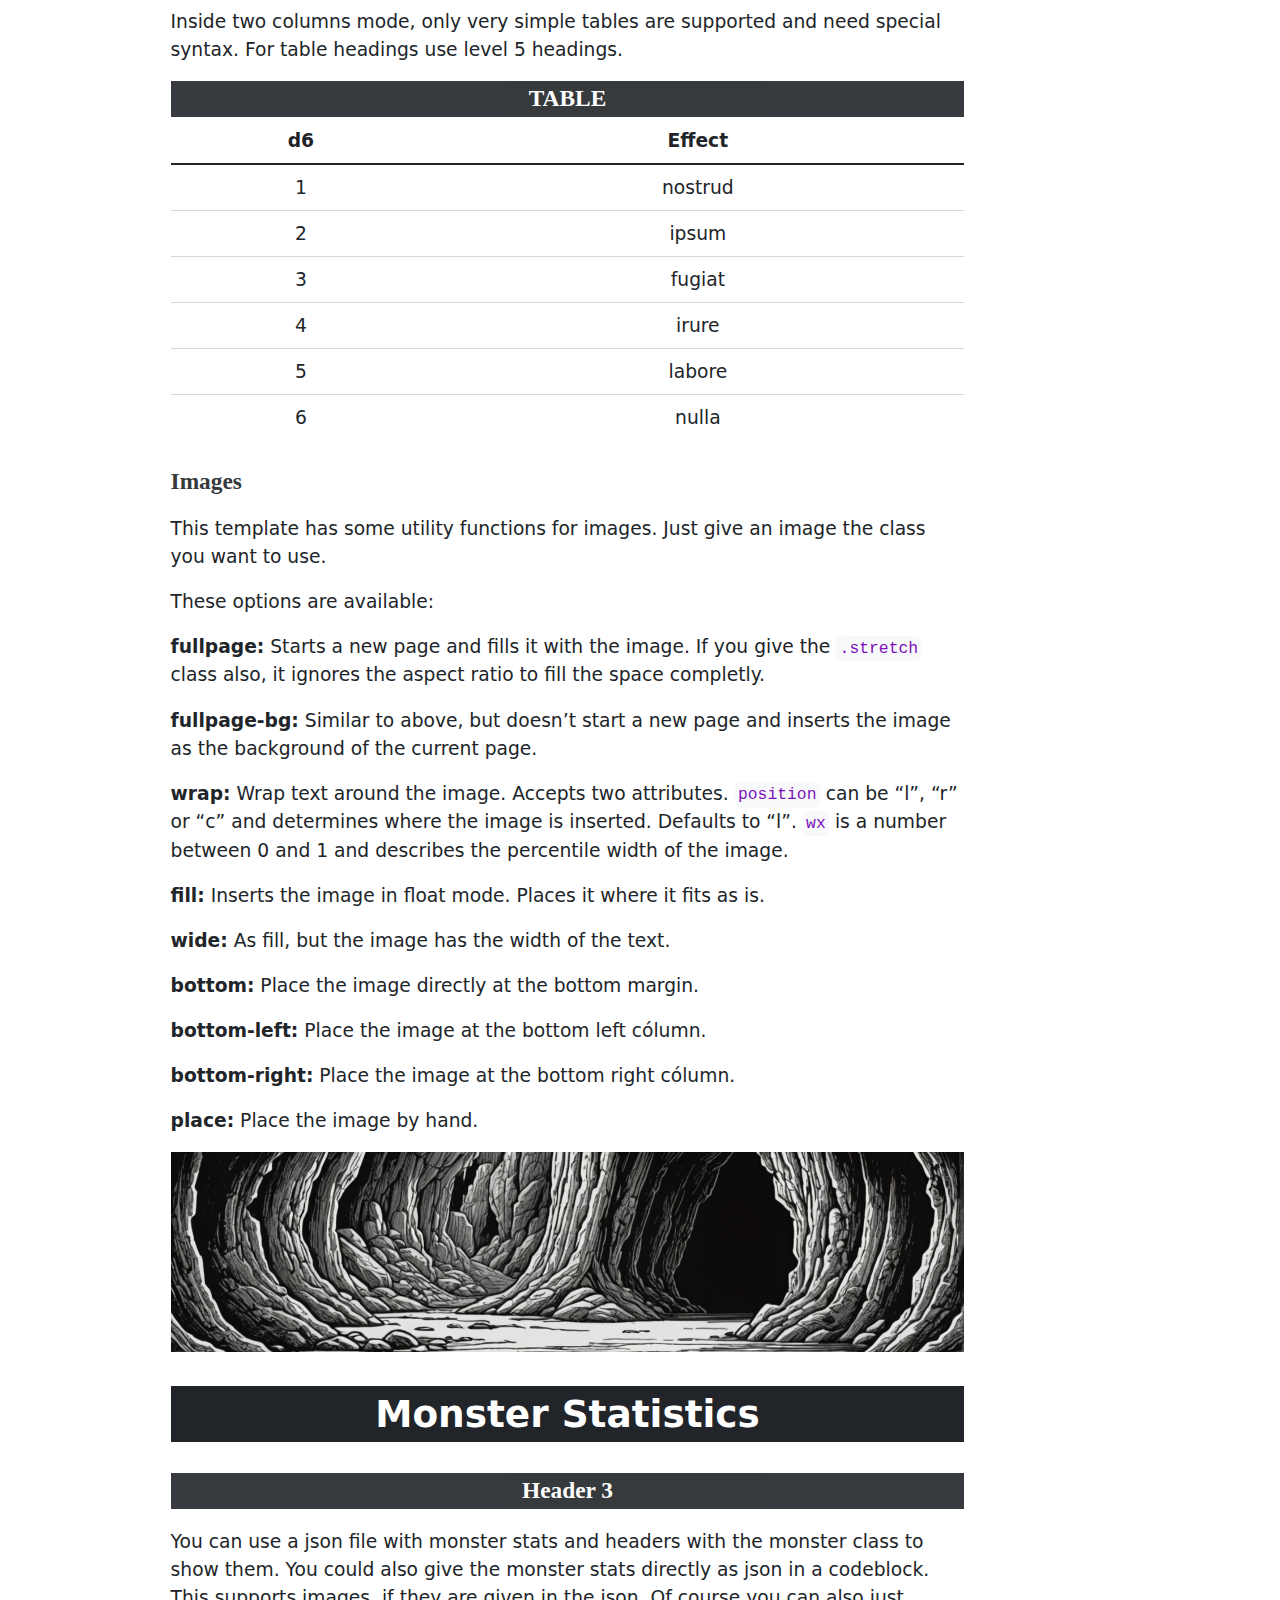
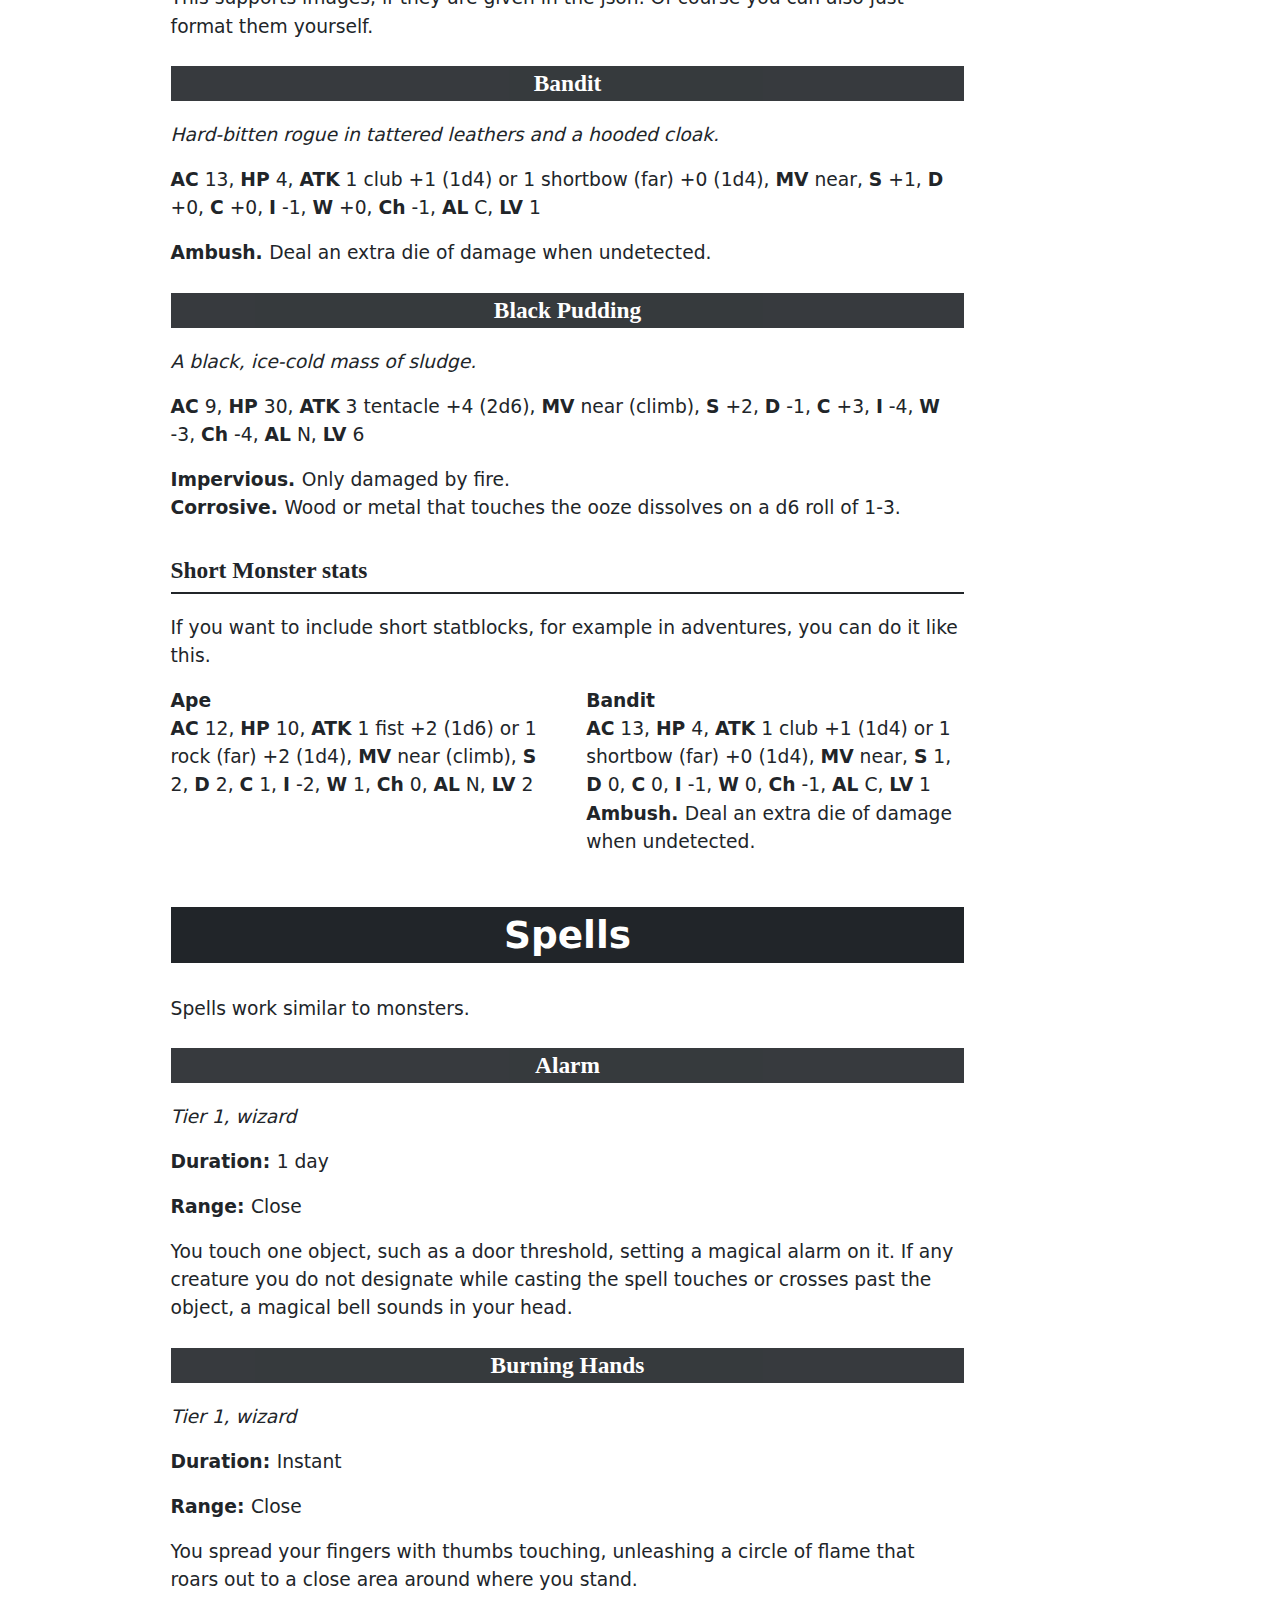
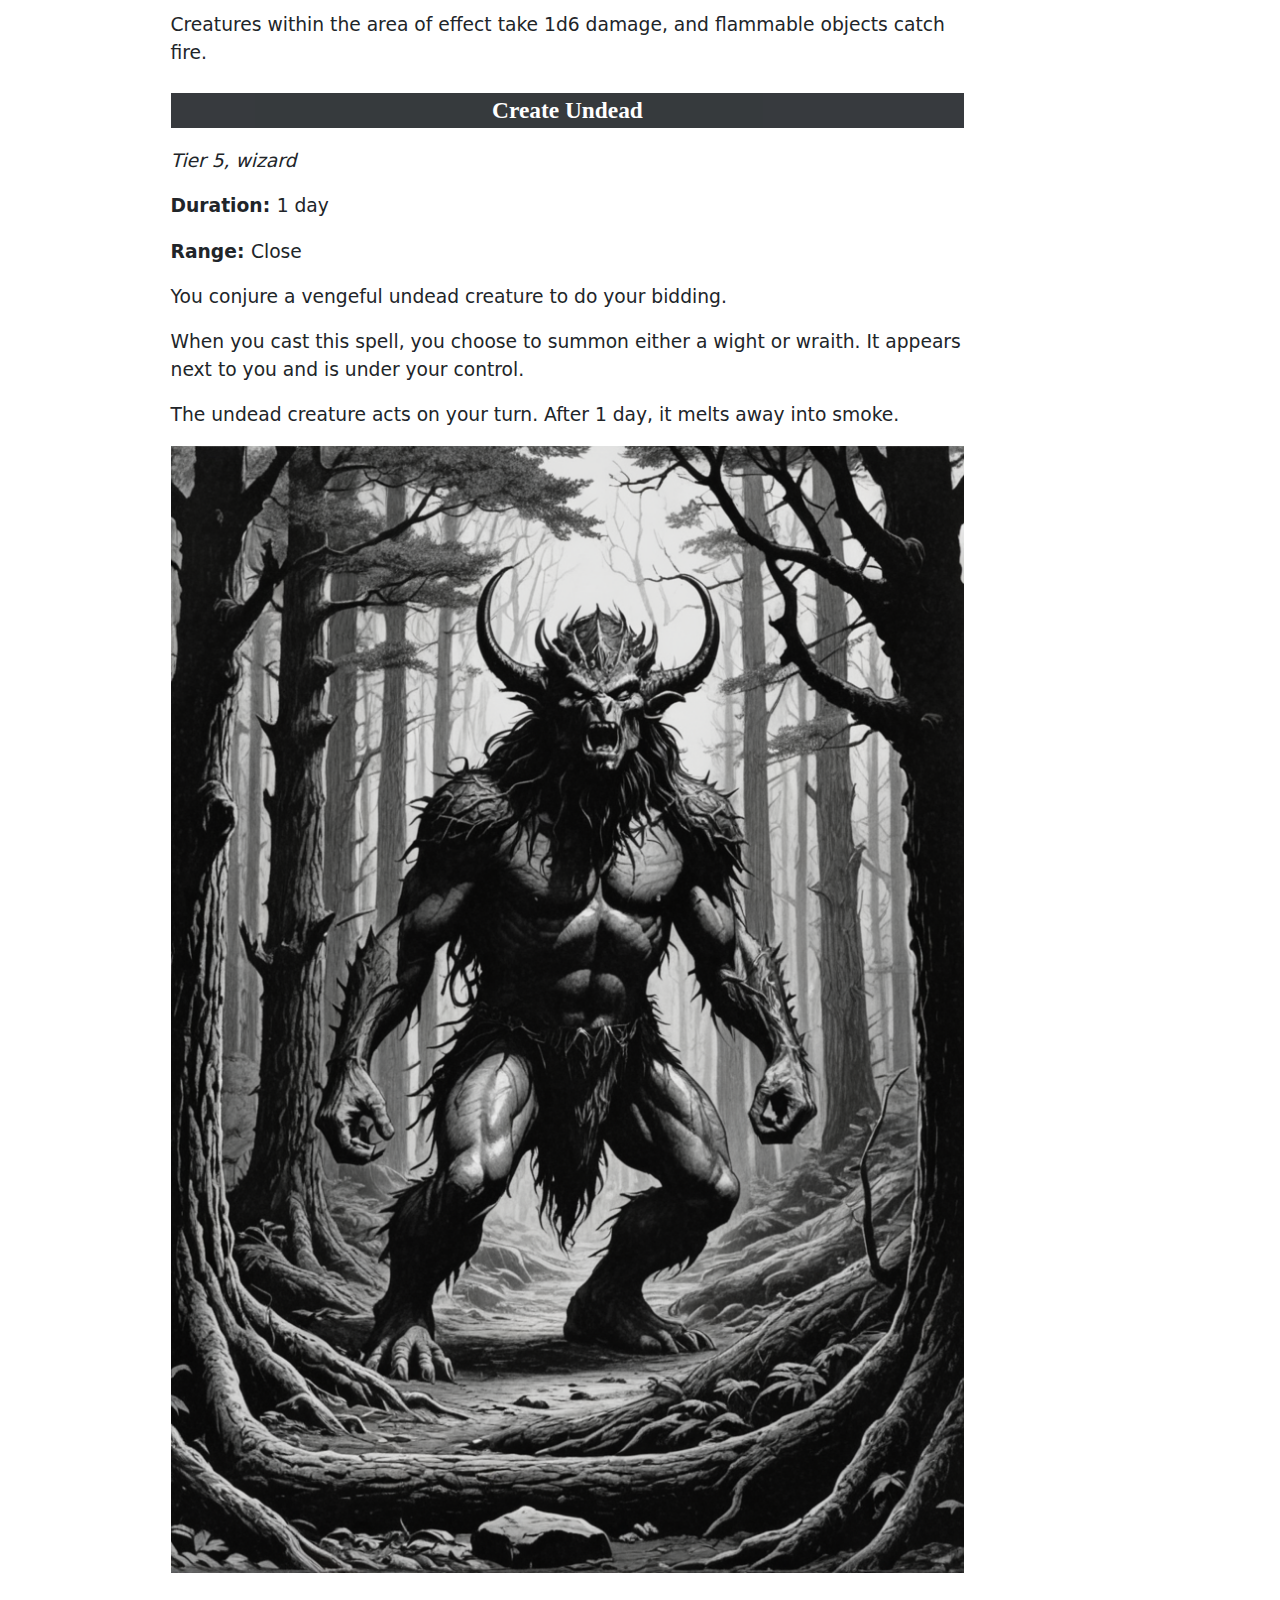
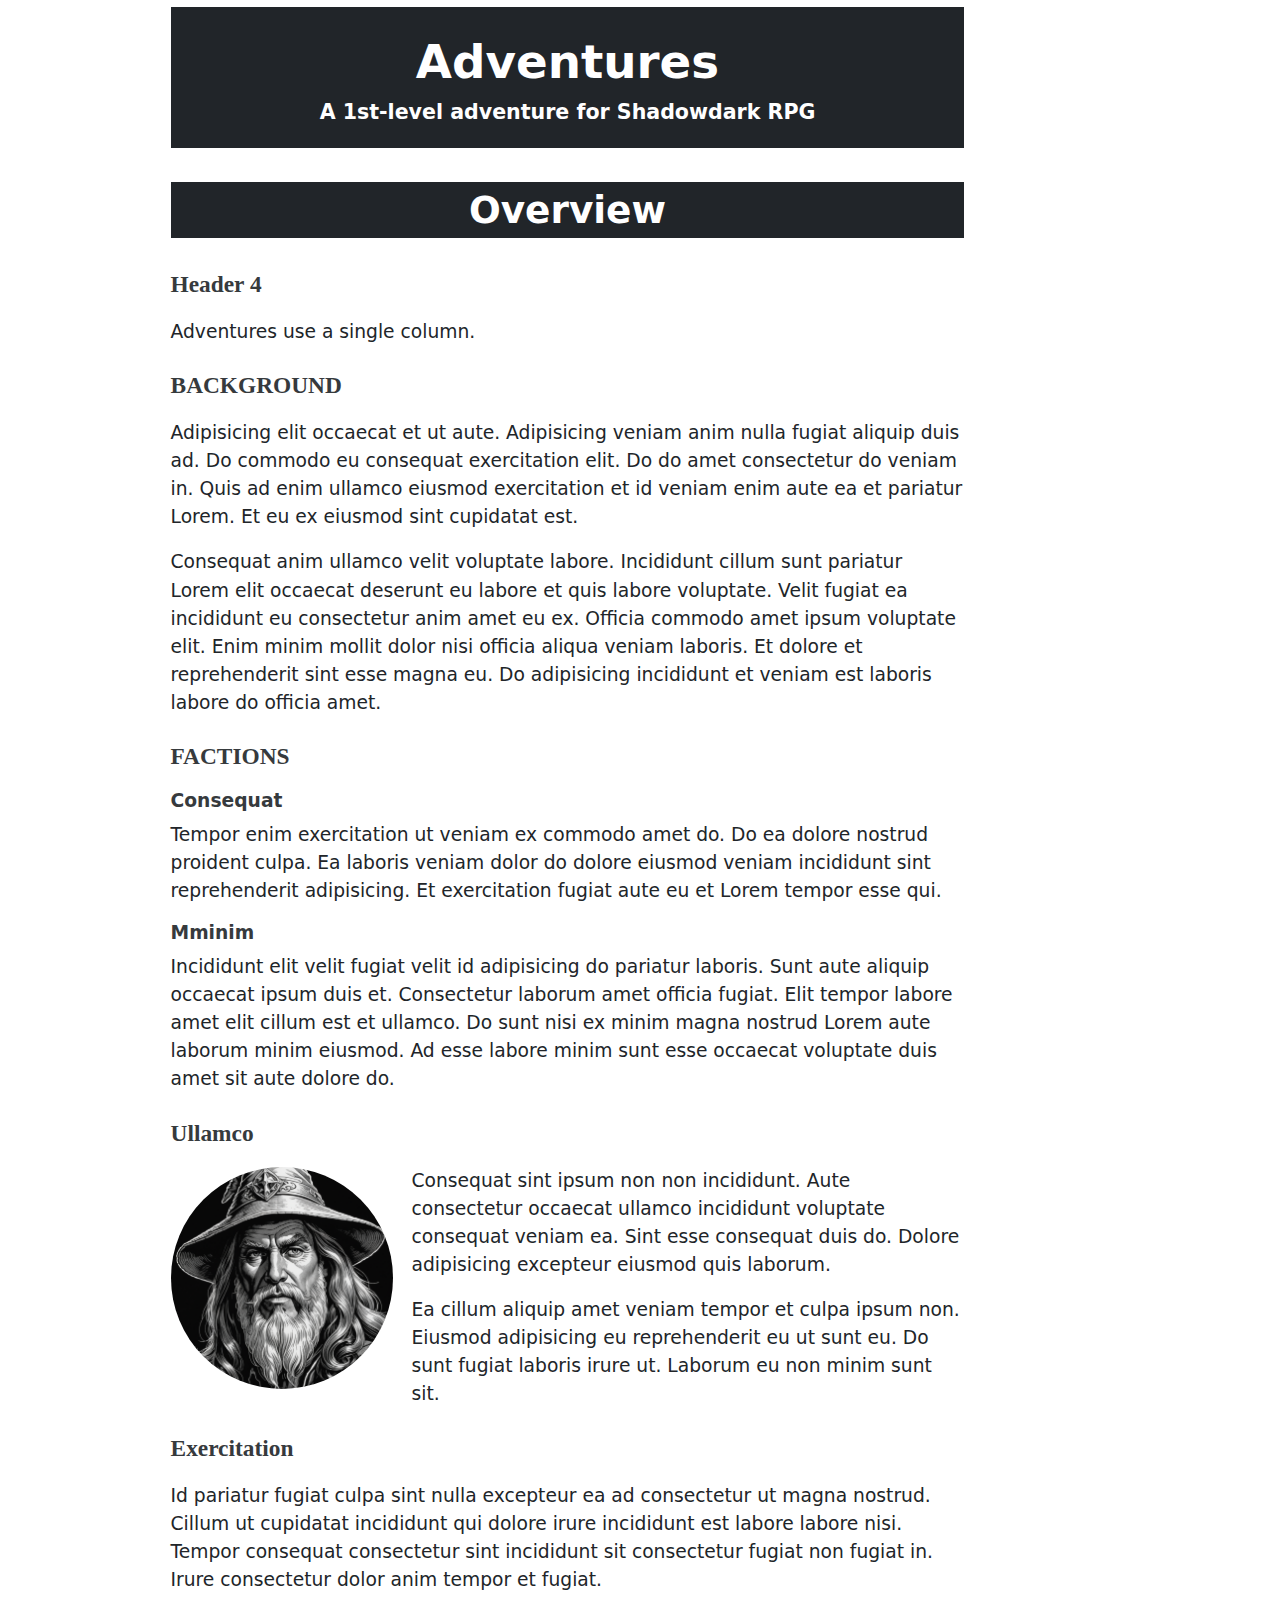
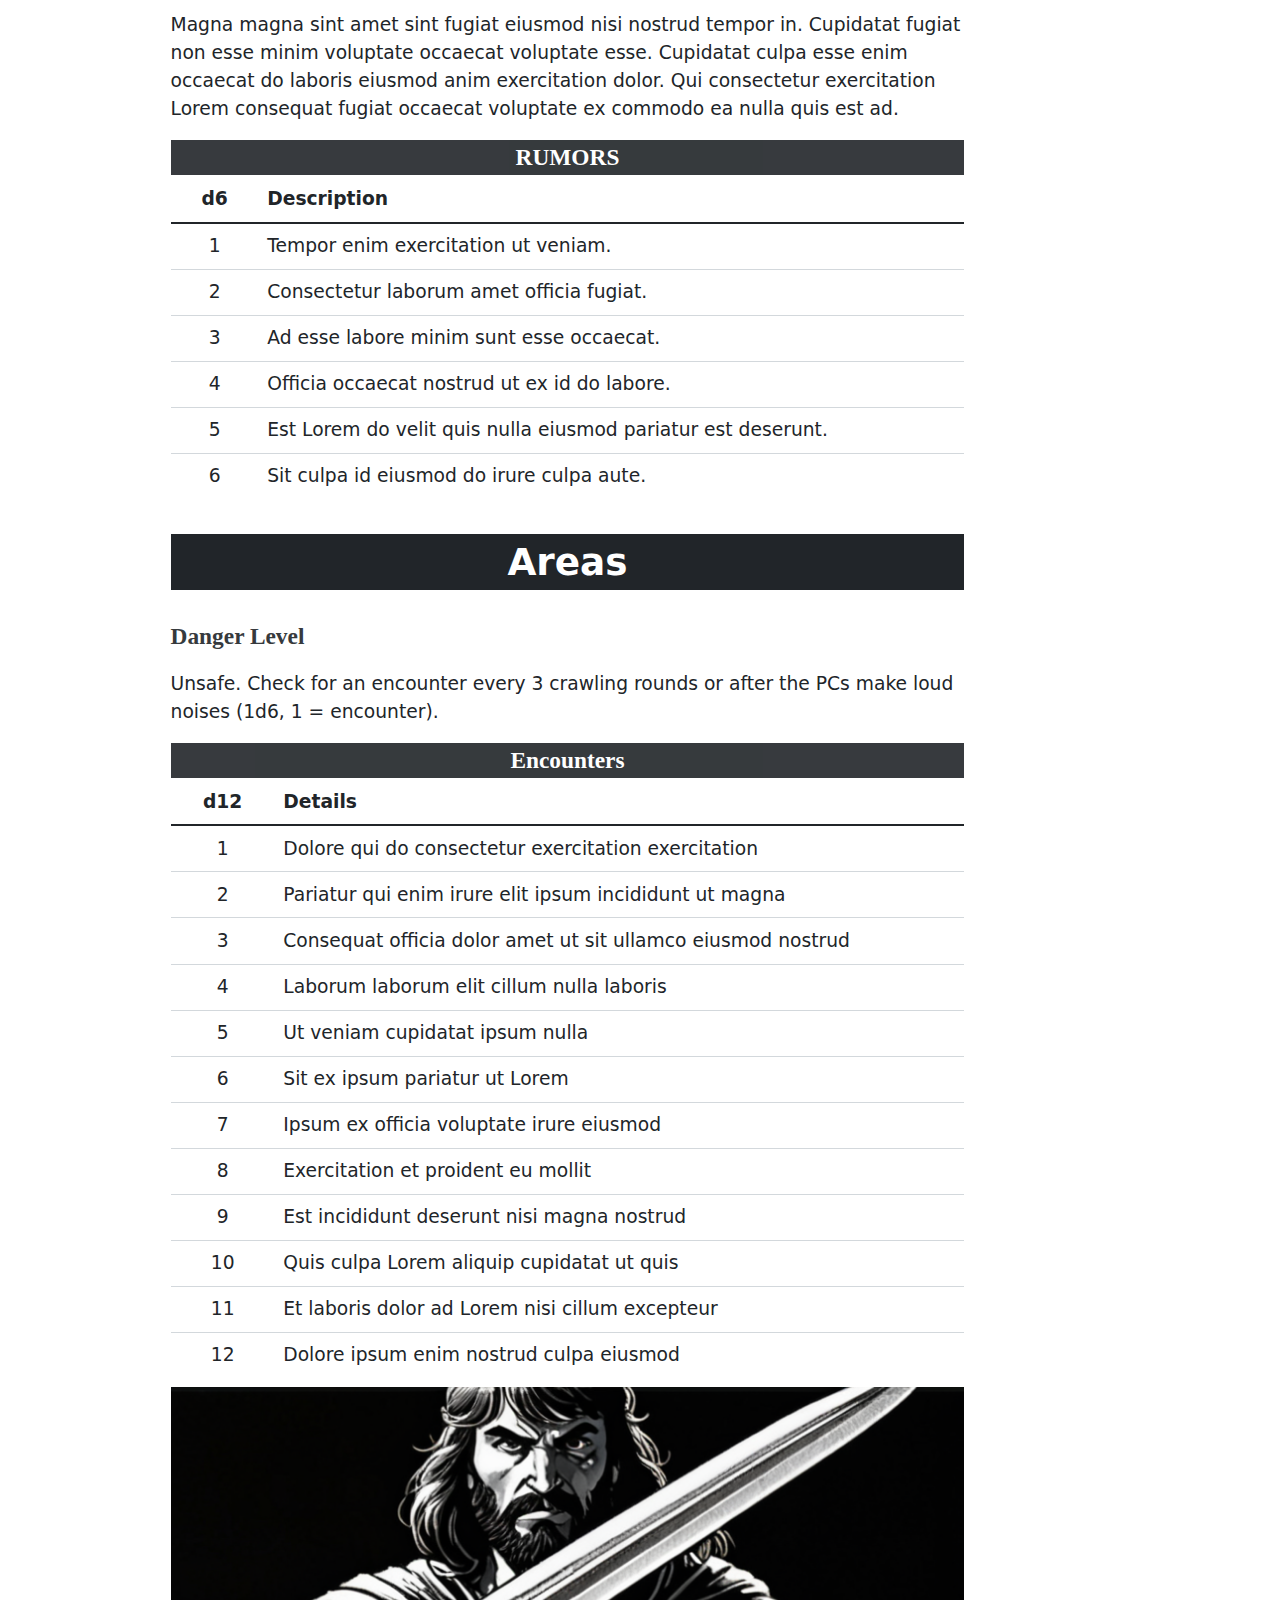
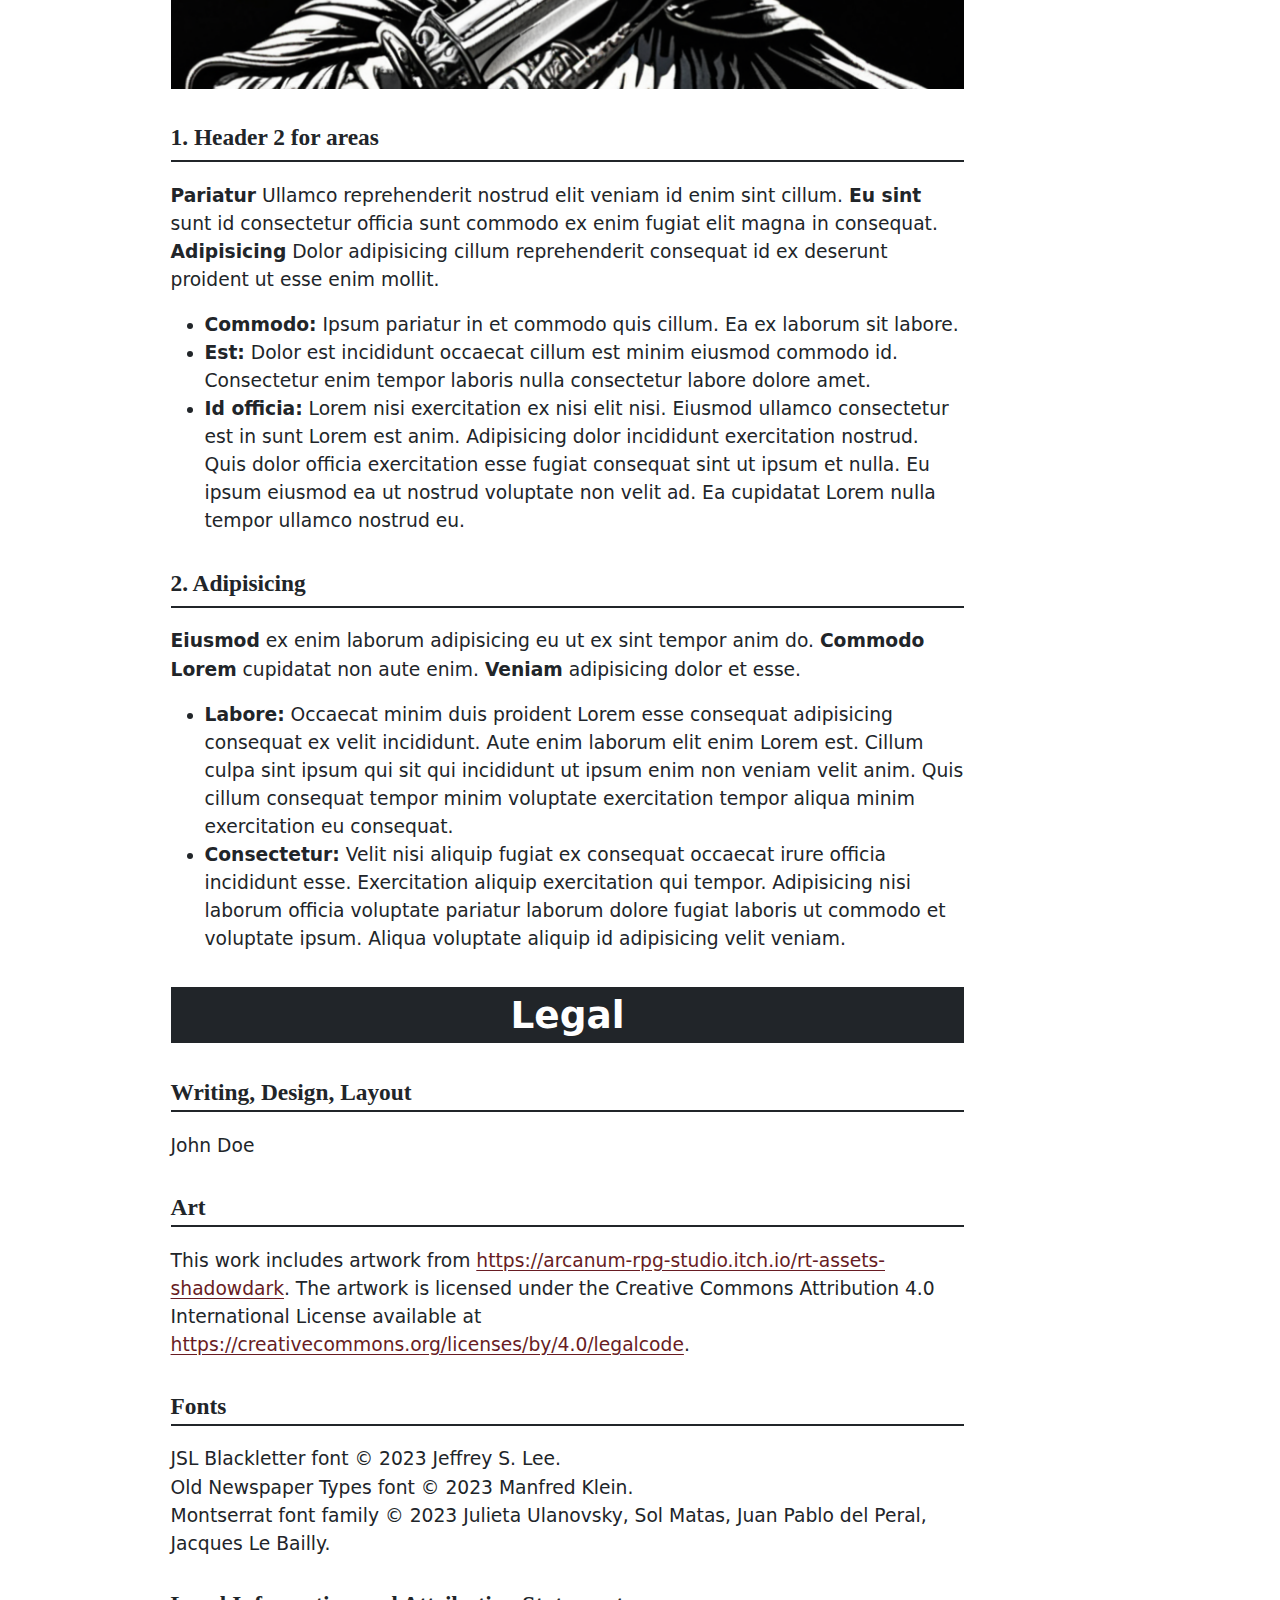
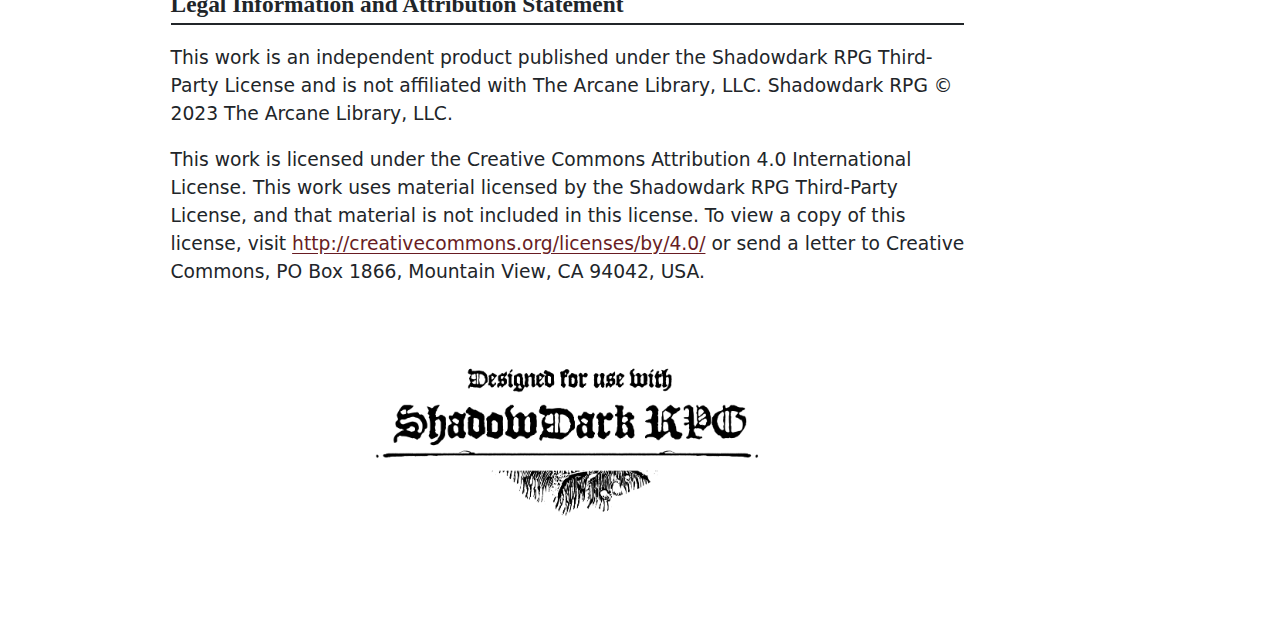
==== commit 2f9ac706: "Built site for gh-pages" ====
--- a/template.html
+++ b/template.html
@@ -259,7 +259,7 @@
 <p>You conjure a vengeful undead creature to do your bidding.</p>
 <p>When you cast this spell, you choose to summon either a wight or wraith. It appears next to you and is under your control.</p>
 <p>The undead creature acts on your turn. After 1 day, it melts away into smoke.</p>
-<p><img src="assets/images/monster_page.png" class="fullpage img-fluid" style="width:100.0%"></p>
+<p><img src="assets/images/monster_page.png" class="fullpage stretch img-fluid" style="width:100.0%"></p>
 </section>
 </section>
 <section class="level1 part-block">
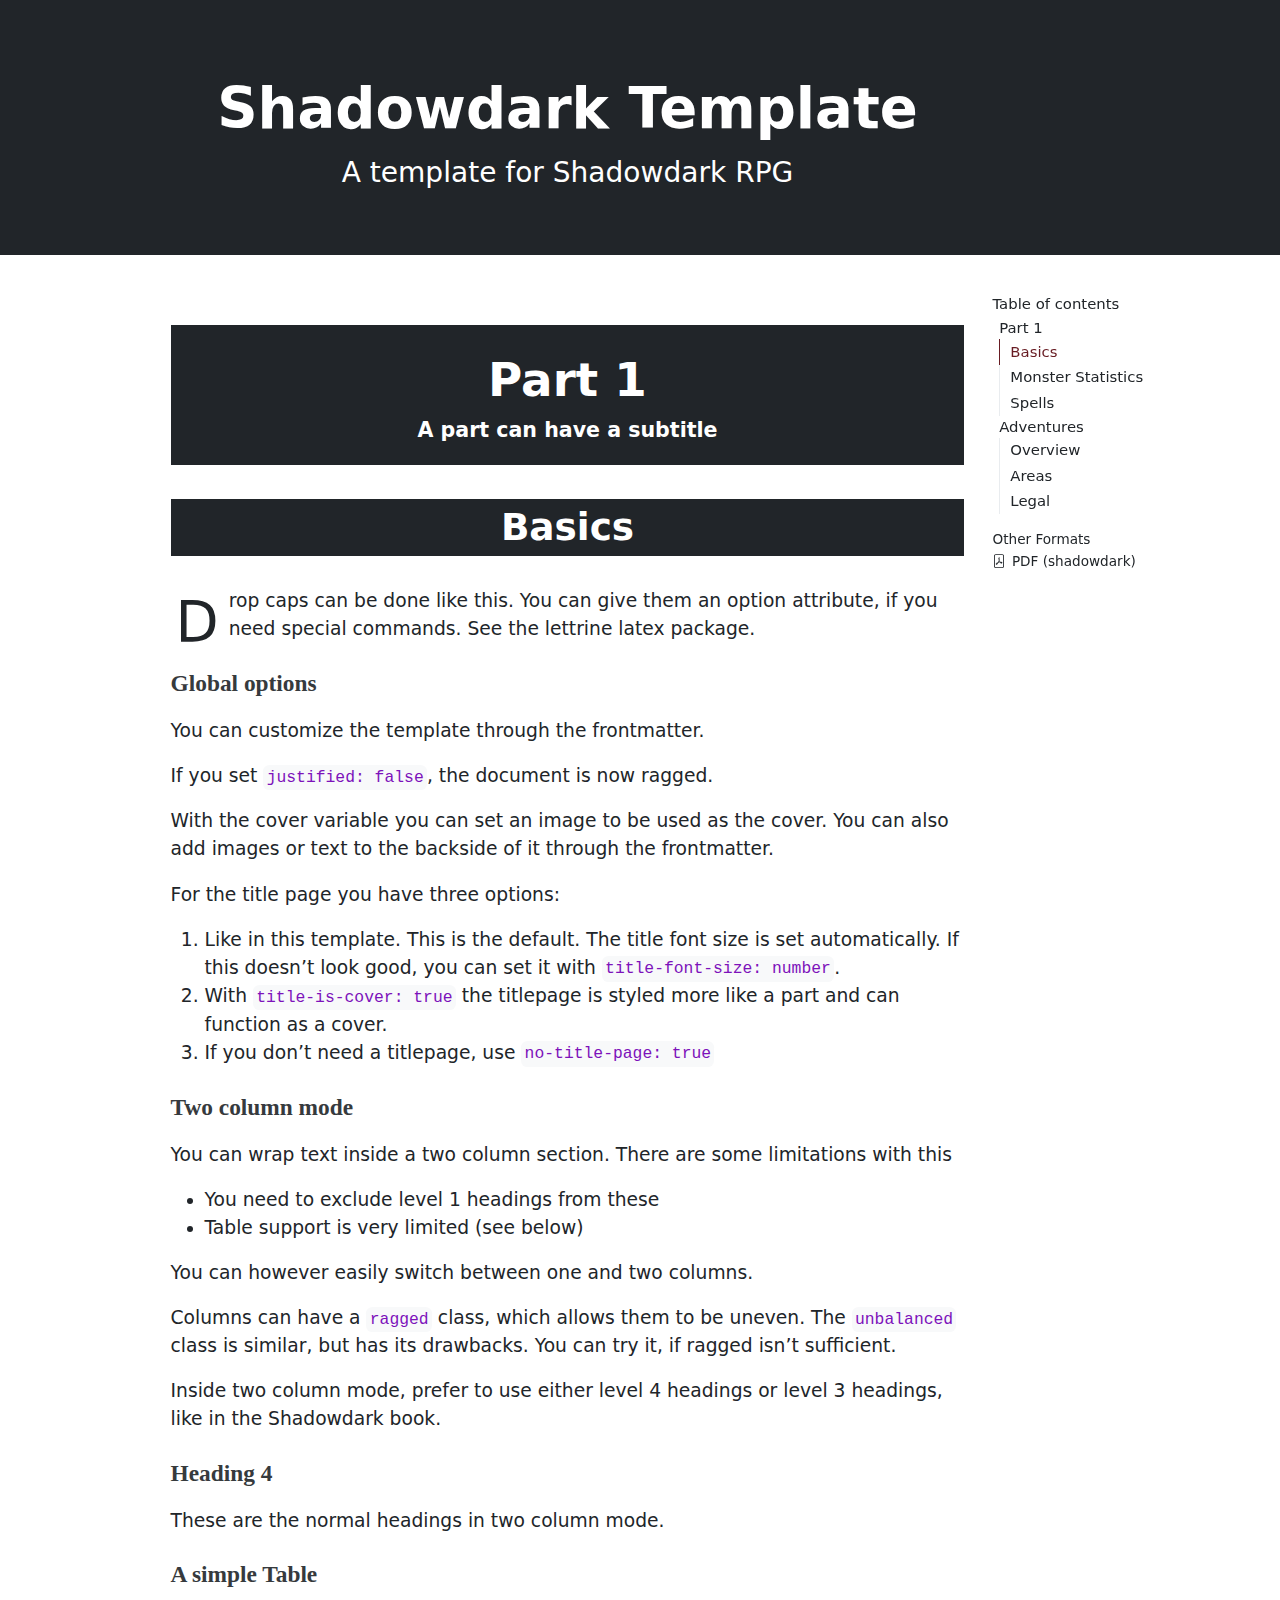
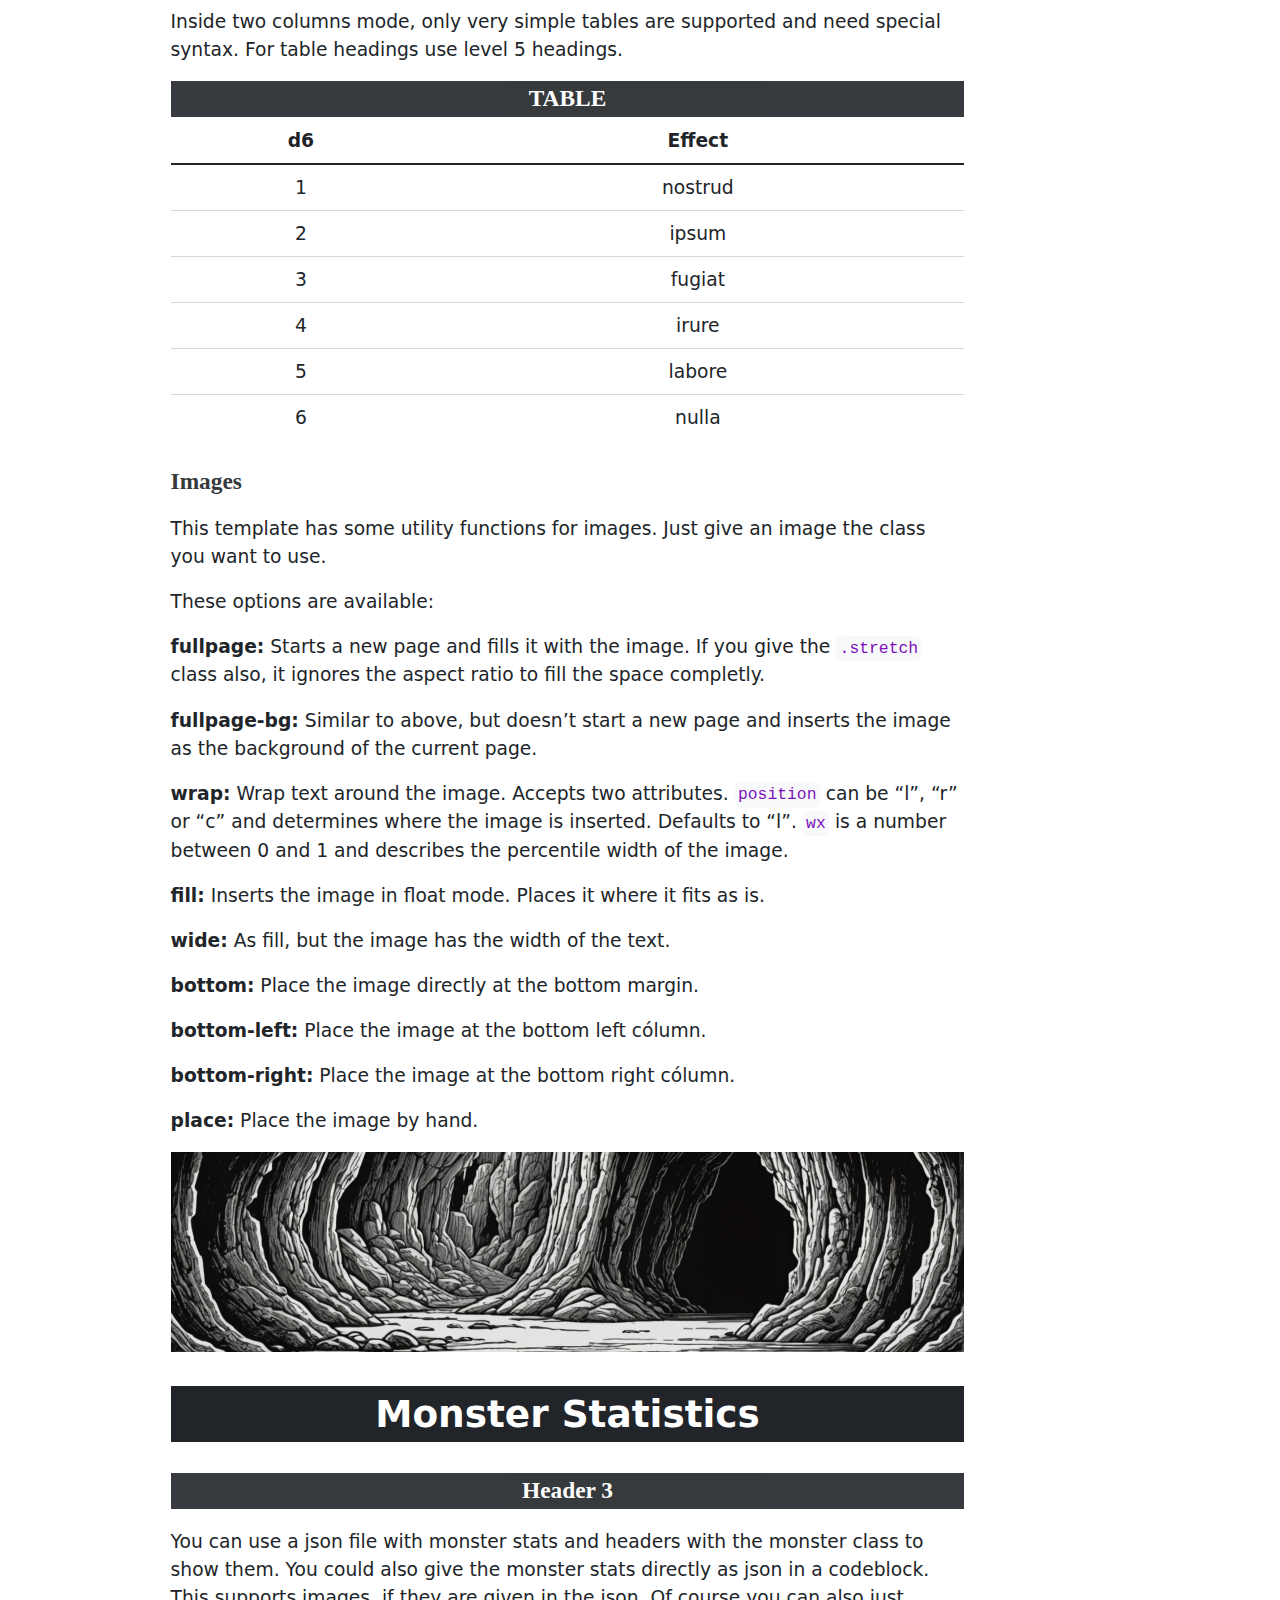
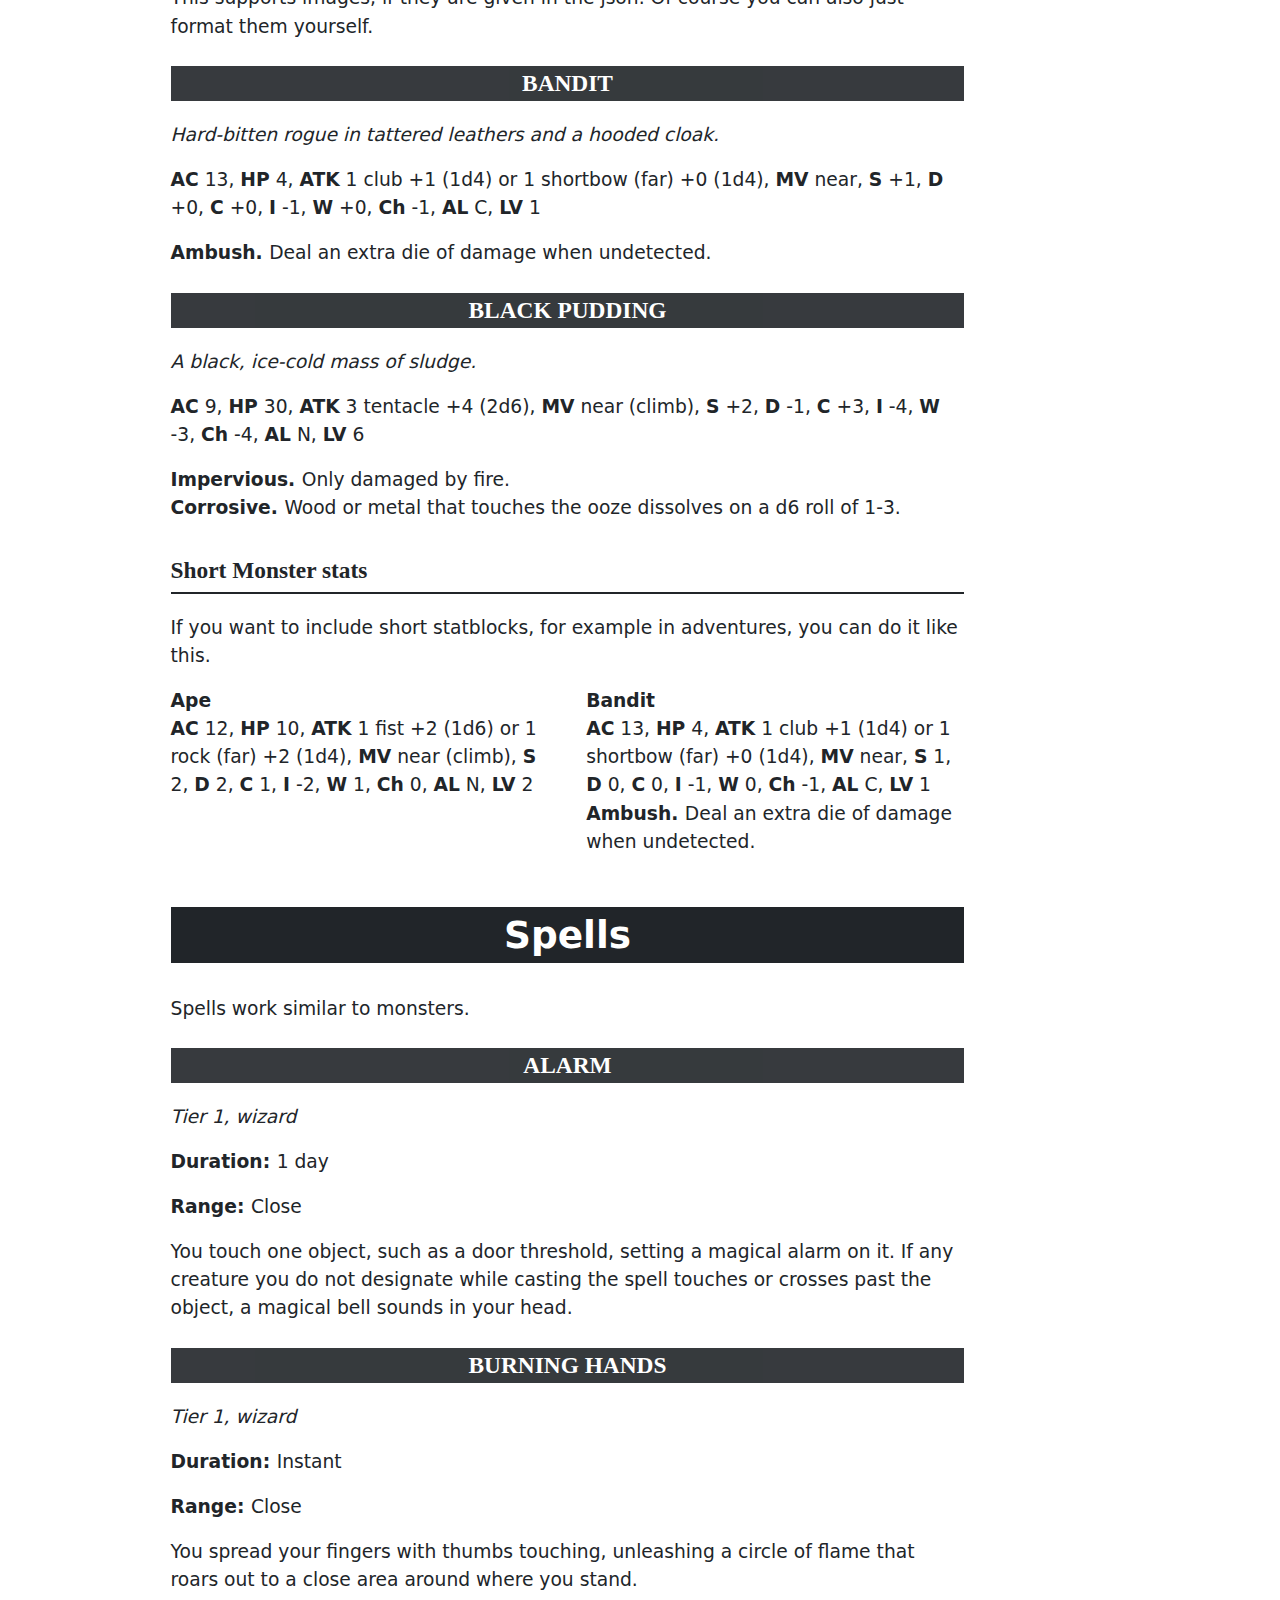
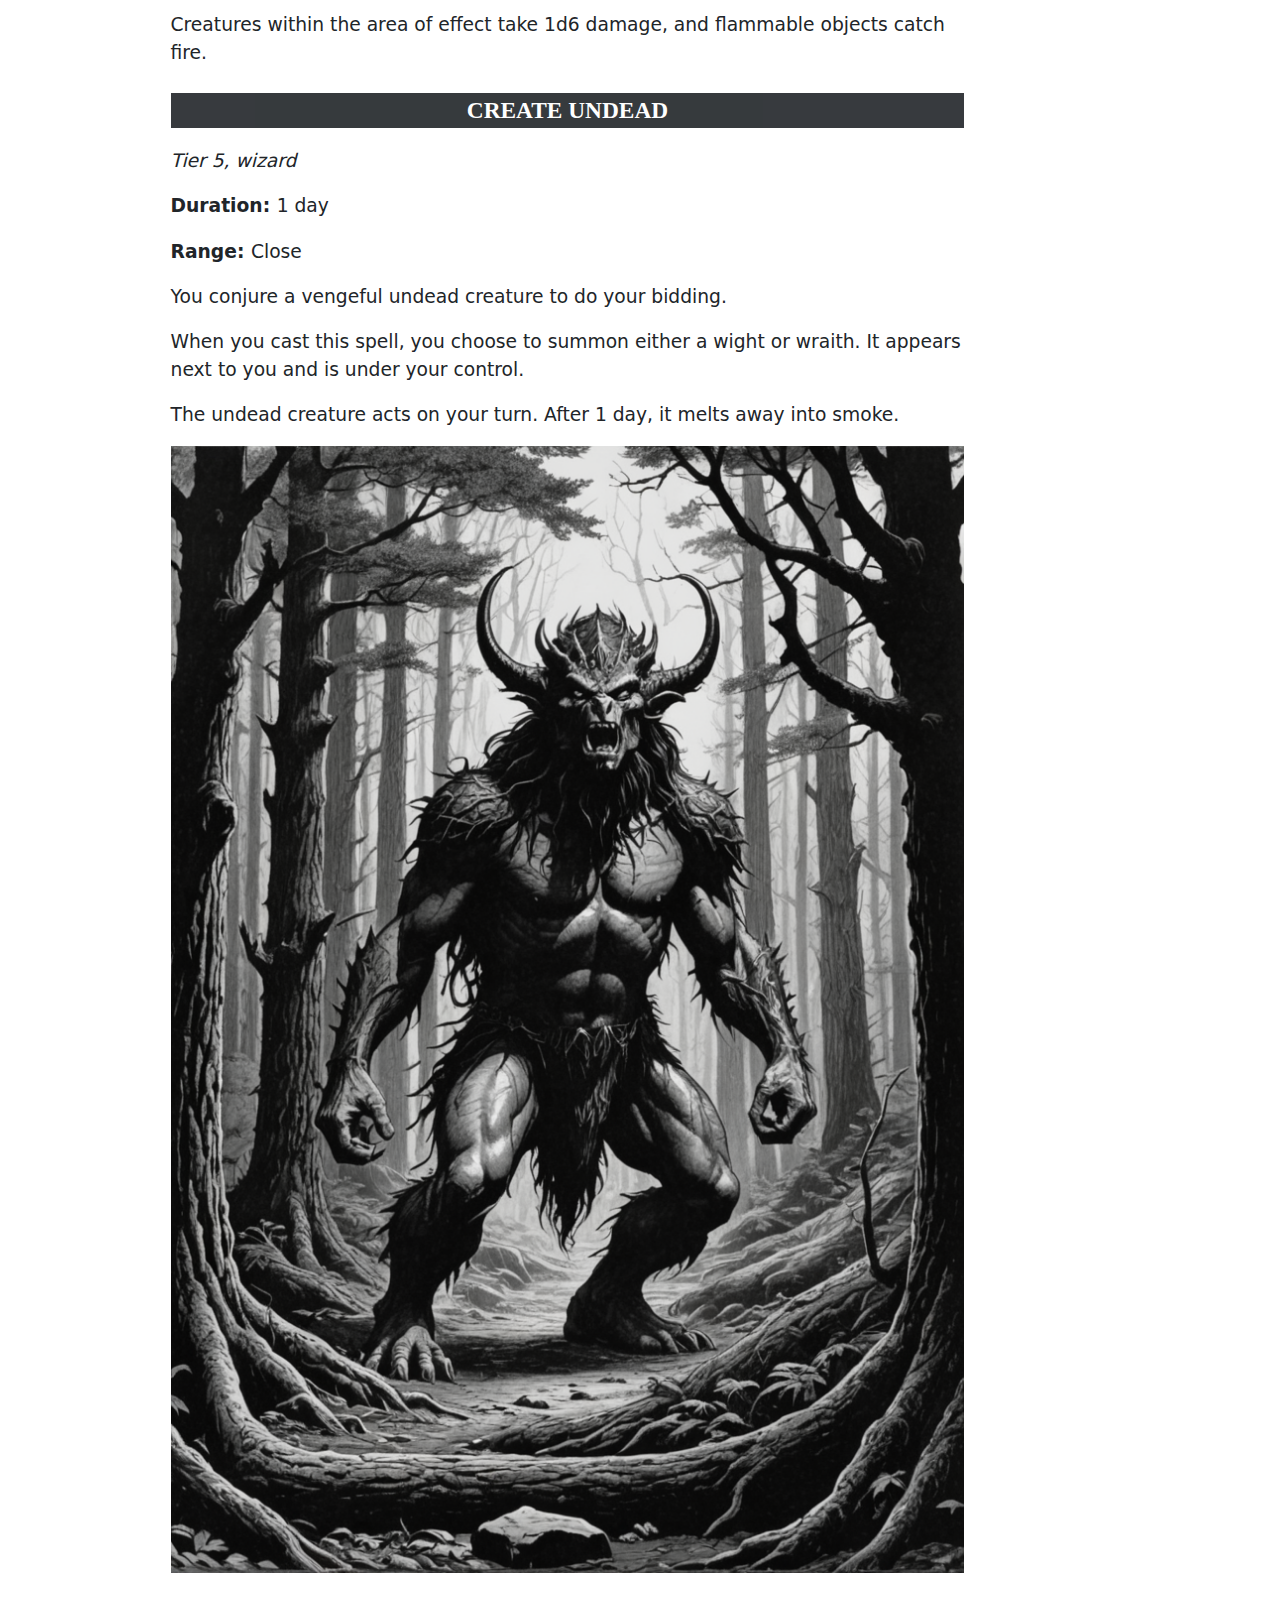
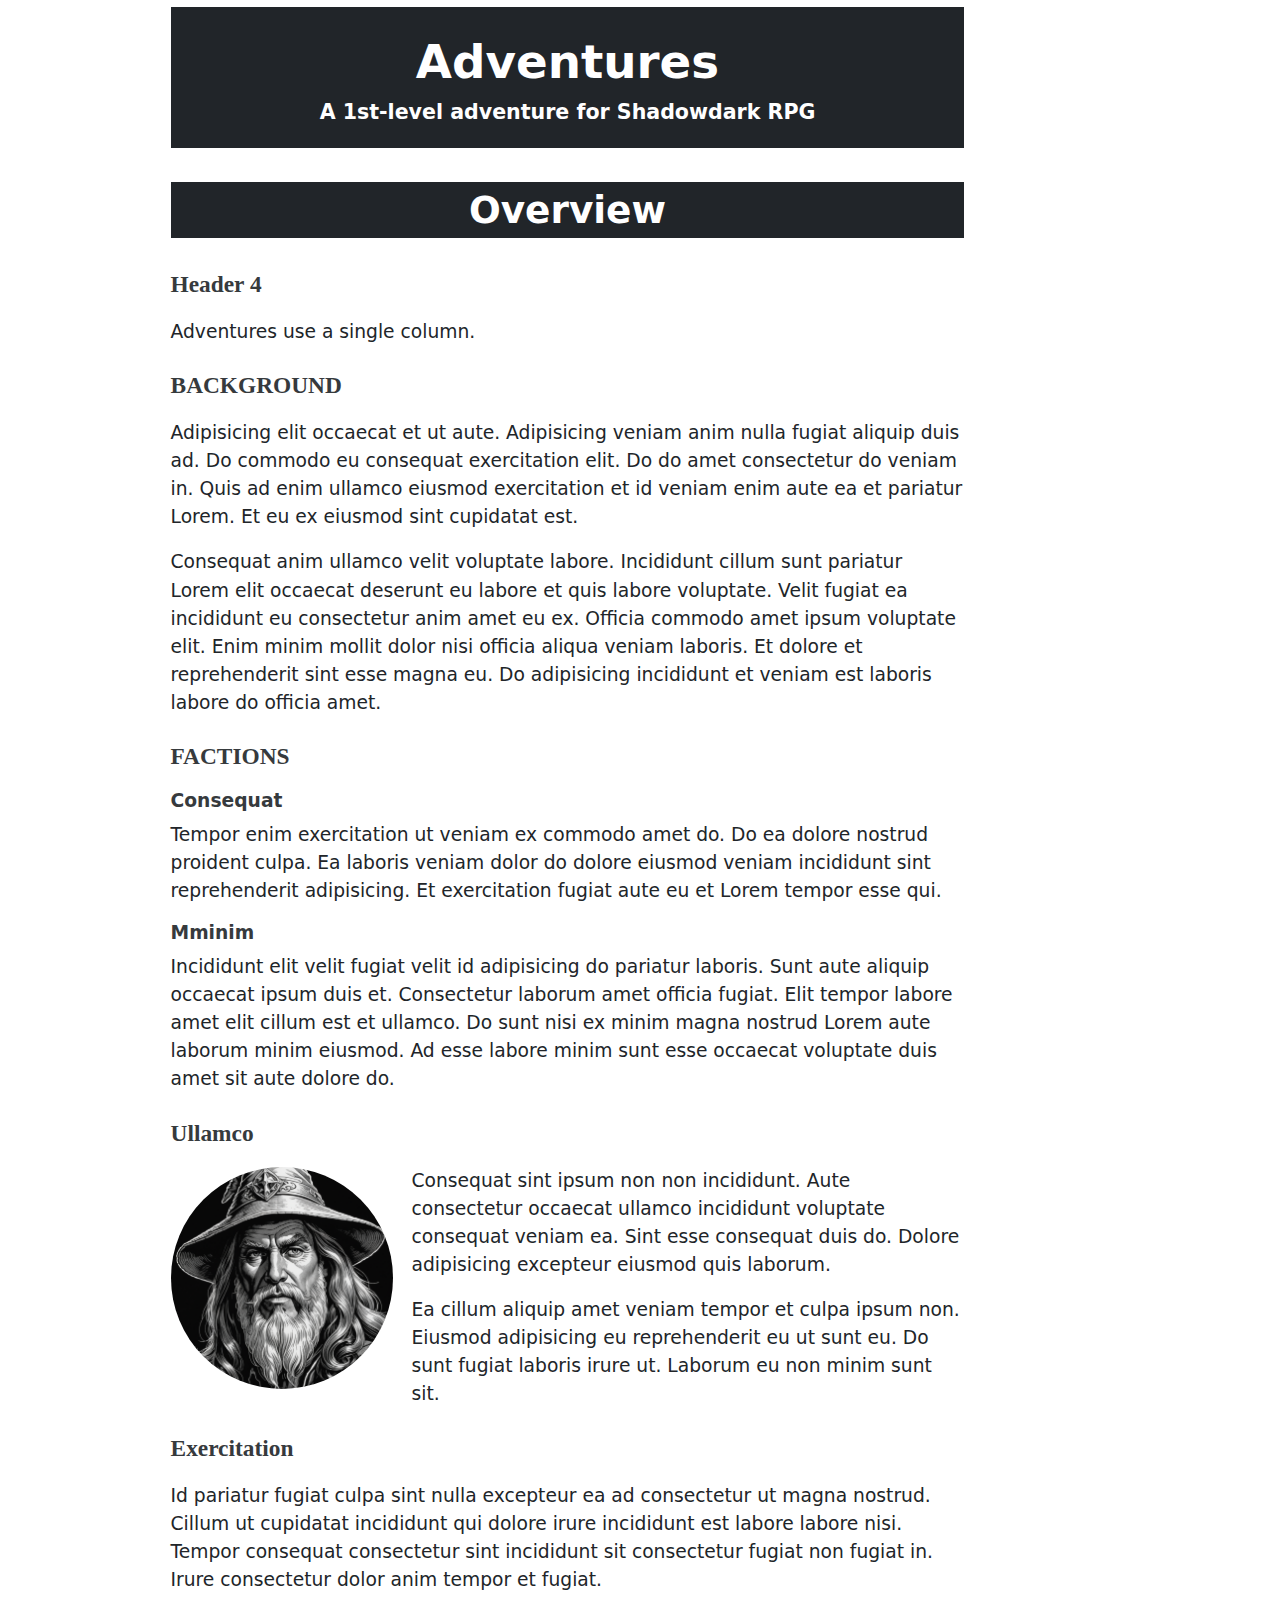
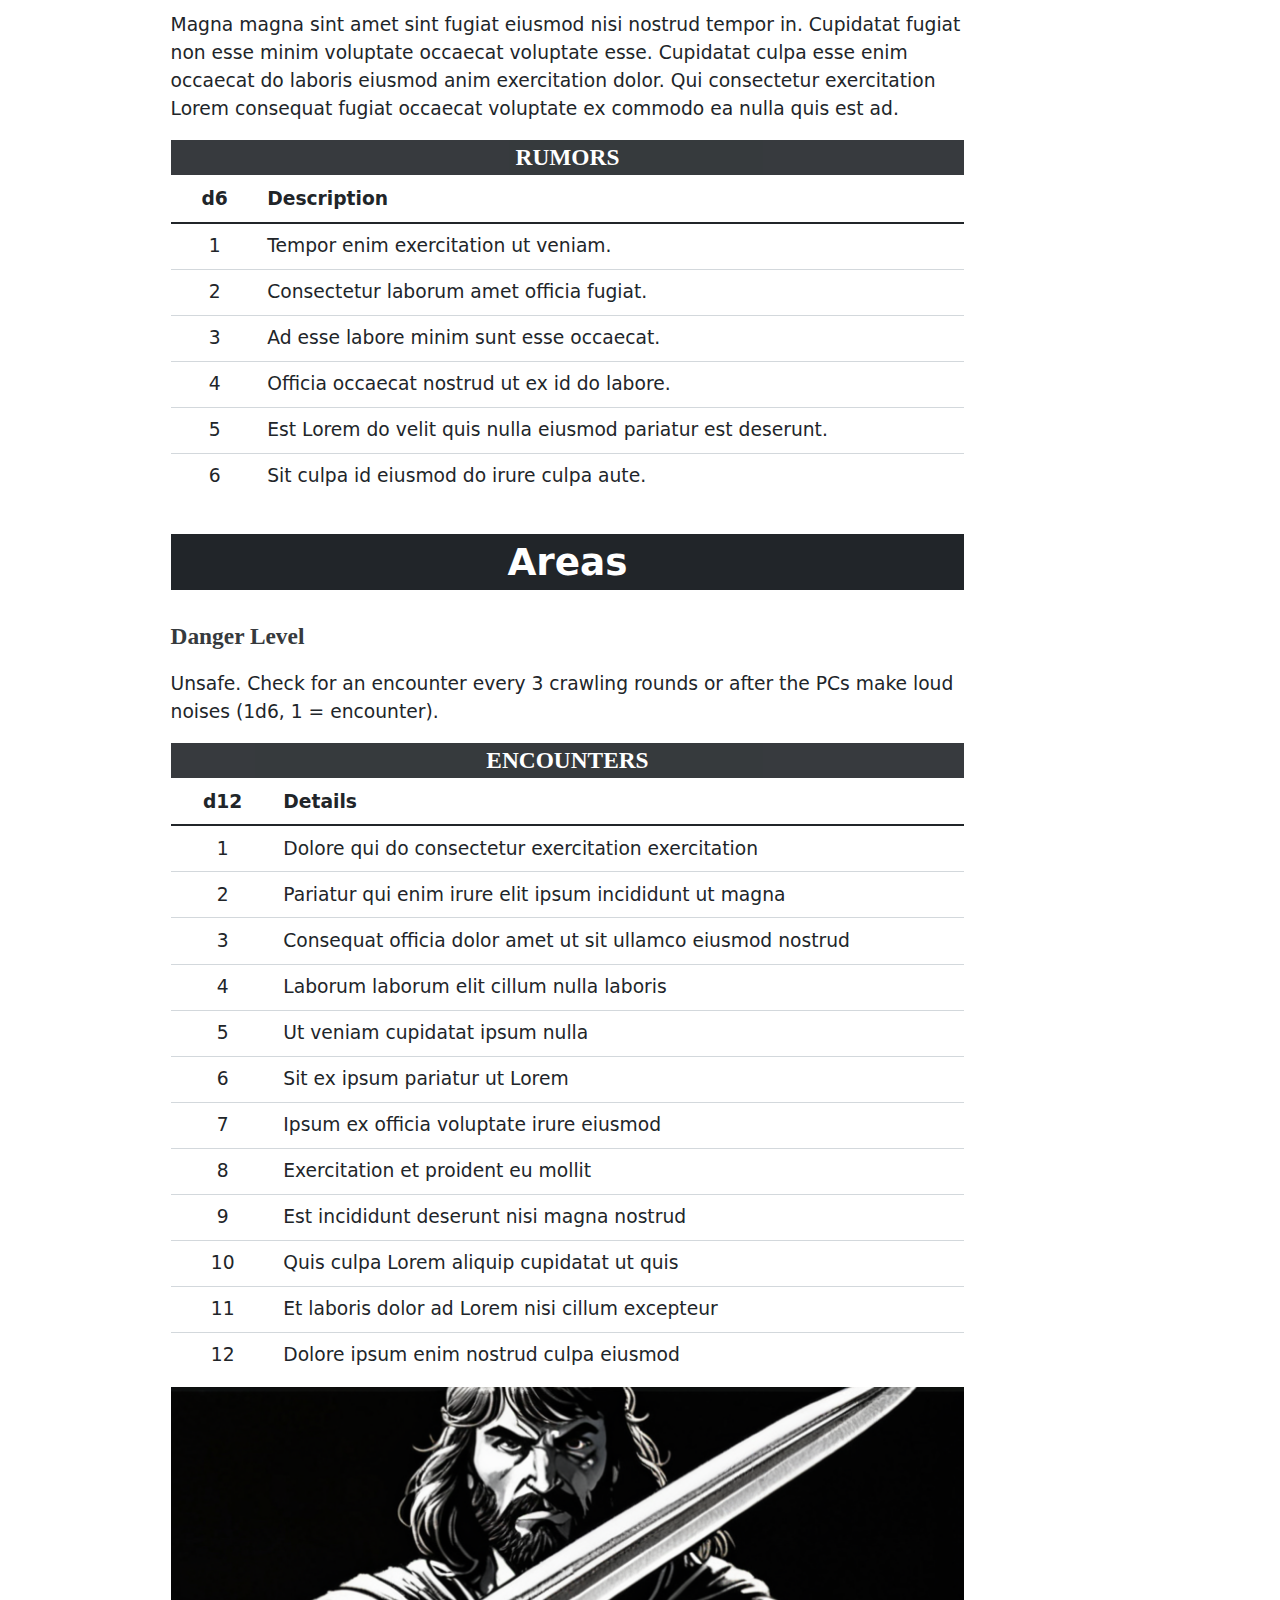
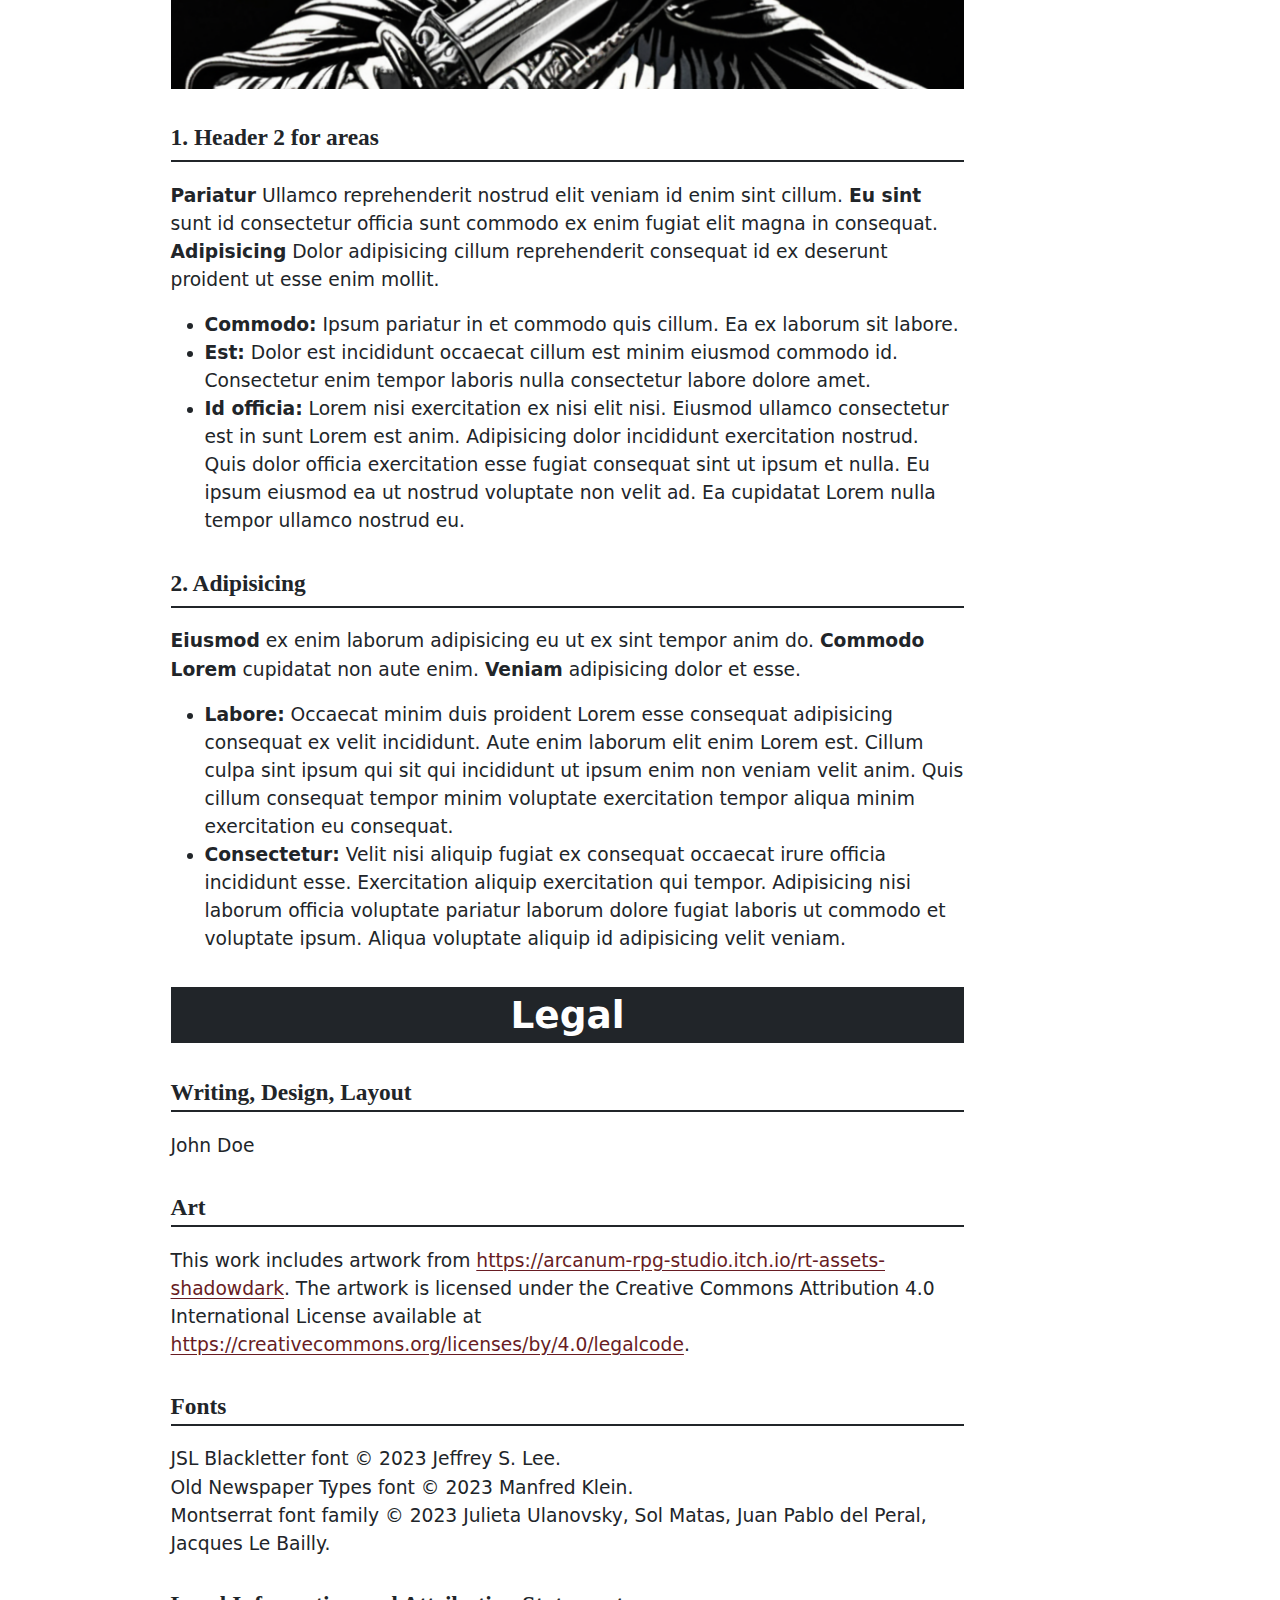
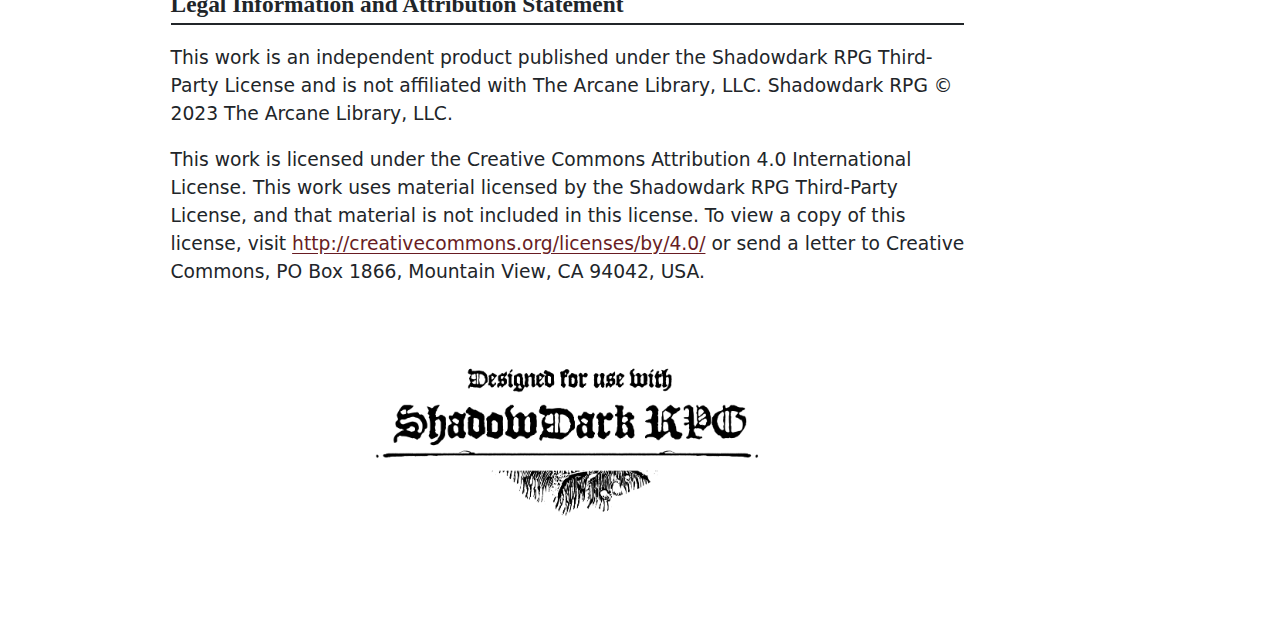
==== commit a46333b3: "Built site for gh-pages" ====
--- a/template.html
+++ b/template.html
@@ -80,15 +80,15 @@
   <li><a href="#monster-statistics" id="toc-monster-statistics" class="nav-link" data-scroll-target="#monster-statistics">Monster Statistics</a>
   <ul class="collapse">
   <li><a href="#header-3" id="toc-header-3" class="nav-link" data-scroll-target="#header-3">Header 3</a></li>
-  <li><a href="#bandit" id="toc-bandit" class="nav-link" data-scroll-target="#bandit">Bandit</a></li>
-  <li><a href="#black-pudding" id="toc-black-pudding" class="nav-link" data-scroll-target="#black-pudding">Black Pudding</a></li>
+  <li><a href="#bandit" id="toc-bandit" class="nav-link" data-scroll-target="#bandit">BANDIT</a></li>
+  <li><a href="#black-pudding" id="toc-black-pudding" class="nav-link" data-scroll-target="#black-pudding">BLACK PUDDING</a></li>
   <li><a href="#short-monster-stats" id="toc-short-monster-stats" class="nav-link" data-scroll-target="#short-monster-stats">Short Monster stats</a></li>
   </ul></li>
   <li><a href="#spells" id="toc-spells" class="nav-link" data-scroll-target="#spells">Spells</a>
   <ul class="collapse">
-  <li><a href="#alarm" id="toc-alarm" class="nav-link" data-scroll-target="#alarm">Alarm</a></li>
-  <li><a href="#burning-hands" id="toc-burning-hands" class="nav-link" data-scroll-target="#burning-hands">Burning Hands</a></li>
-  <li><a href="#create-undead" id="toc-create-undead" class="nav-link" data-scroll-target="#create-undead">Create Undead</a></li>
+  <li><a href="#alarm" id="toc-alarm" class="nav-link" data-scroll-target="#alarm">ALARM</a></li>
+  <li><a href="#burning-hands" id="toc-burning-hands" class="nav-link" data-scroll-target="#burning-hands">BURNING HANDS</a></li>
+  <li><a href="#create-undead" id="toc-create-undead" class="nav-link" data-scroll-target="#create-undead">CREATE UNDEAD</a></li>
   </ul></li>
   <li>Adventures</li>
   <li><a href="#overview" id="toc-overview" class="nav-link" data-scroll-target="#overview">Overview</a></li>
@@ -205,13 +205,13 @@
 <p>You can use a json file with monster stats and headers with the monster class to show them. You could also give the monster stats directly as json in a codeblock. This supports images, if they are given in the json. Of course you can also just format them yourself.</p>
 </section>
 <section id="bandit" class="level3 monster">
-<h3 class="monster" data-anchor-id="bandit">Bandit</h3>
+<h3 class="monster" data-anchor-id="bandit">BANDIT</h3>
 <p><em>Hard-bitten rogue in tattered leathers and a hooded cloak.</em></p>
 <p><strong>AC</strong> 13, <strong>HP</strong> 4, <strong>ATK</strong> 1 club +1 (1d4) or 1 shortbow (far) +0 (1d4), <strong>MV</strong> near, <strong>S</strong> +1, <strong>D</strong> +0, <strong>C</strong> +0, <strong>I</strong> -1, <strong>W</strong> +0, <strong>Ch</strong> -1, <strong>AL</strong> C, <strong>LV</strong> 1</p>
 <p><strong>Ambush. </strong>Deal an extra die of damage when undetected.</p>
 </section>
 <section id="black-pudding" class="level3">
-<h3 data-anchor-id="black-pudding">Black Pudding</h3>
+<h3 data-anchor-id="black-pudding">BLACK PUDDING</h3>
 <p><em>A black, ice-cold mass of sludge.</em></p>
 <p><strong>AC</strong> 9, <strong>HP</strong> 30, <strong>ATK</strong> 3 tentacle +4 (2d6), <strong>MV</strong> near (climb), <strong>S</strong> +2, <strong>D</strong> -1, <strong>C</strong> +3, <strong>I</strong> -4, <strong>W</strong> -3, <strong>Ch</strong> -4, <strong>AL</strong> N, <strong>LV</strong> 6</p>
 <p><strong>Impervious. </strong>Only damaged by fire.<br>
@@ -237,14 +237,14 @@
 <h1>Spells</h1>
 <p>Spells work similar to monsters.</p>
 <section id="alarm" class="level3 spell">
-<h3 class="spell" data-anchor-id="alarm">Alarm</h3>
+<h3 class="spell" data-anchor-id="alarm">ALARM</h3>
 <p><em>Tier 1, wizard</em></p>
 <p><strong>Duration: </strong>1 day</p>
 <p><strong>Range: </strong>Close</p>
 <p>You touch one object, such as a door threshold, setting a magical alarm on it. If any creature you do not designate while casting the spell touches or crosses past the object, a magical bell sounds in your head.</p>
 </section>
 <section id="burning-hands" class="level3">
-<h3 data-anchor-id="burning-hands">Burning Hands</h3>
+<h3 data-anchor-id="burning-hands">BURNING HANDS</h3>
 <p><em>Tier 1, wizard</em></p>
 <p><strong>Duration: </strong>Instant</p>
 <p><strong>Range: </strong>Close</p>
@@ -252,7 +252,7 @@
 <p>Creatures within the area of effect take 1d6 damage, and flammable objects catch fire.</p>
 </section>
 <section id="create-undead" class="level3 spell">
-<h3 class="spell" data-anchor-id="create-undead">Create Undead</h3>
+<h3 class="spell" data-anchor-id="create-undead">CREATE UNDEAD</h3>
 <p><em>Tier 5, wizard</em></p>
 <p><strong>Duration: </strong>1 day</p>
 <p><strong>Range: </strong>Close</p>
@@ -347,7 +347,7 @@
 <h4 data-anchor-id="danger-level">Danger Level</h4>
 <p>Unsafe. Check for an encounter every 3 crawling rounds or after the PCs make loud noises (1d6, 1 = encounter).</p>
 <section id="encounters" class="level5">
-<h5 data-anchor-id="encounters">Encounters</h5>
+<h5 data-anchor-id="encounters">ENCOUNTERS</h5>
 <table class="caption-top table">
 <colgroup>
 <col style="width: 13%">
